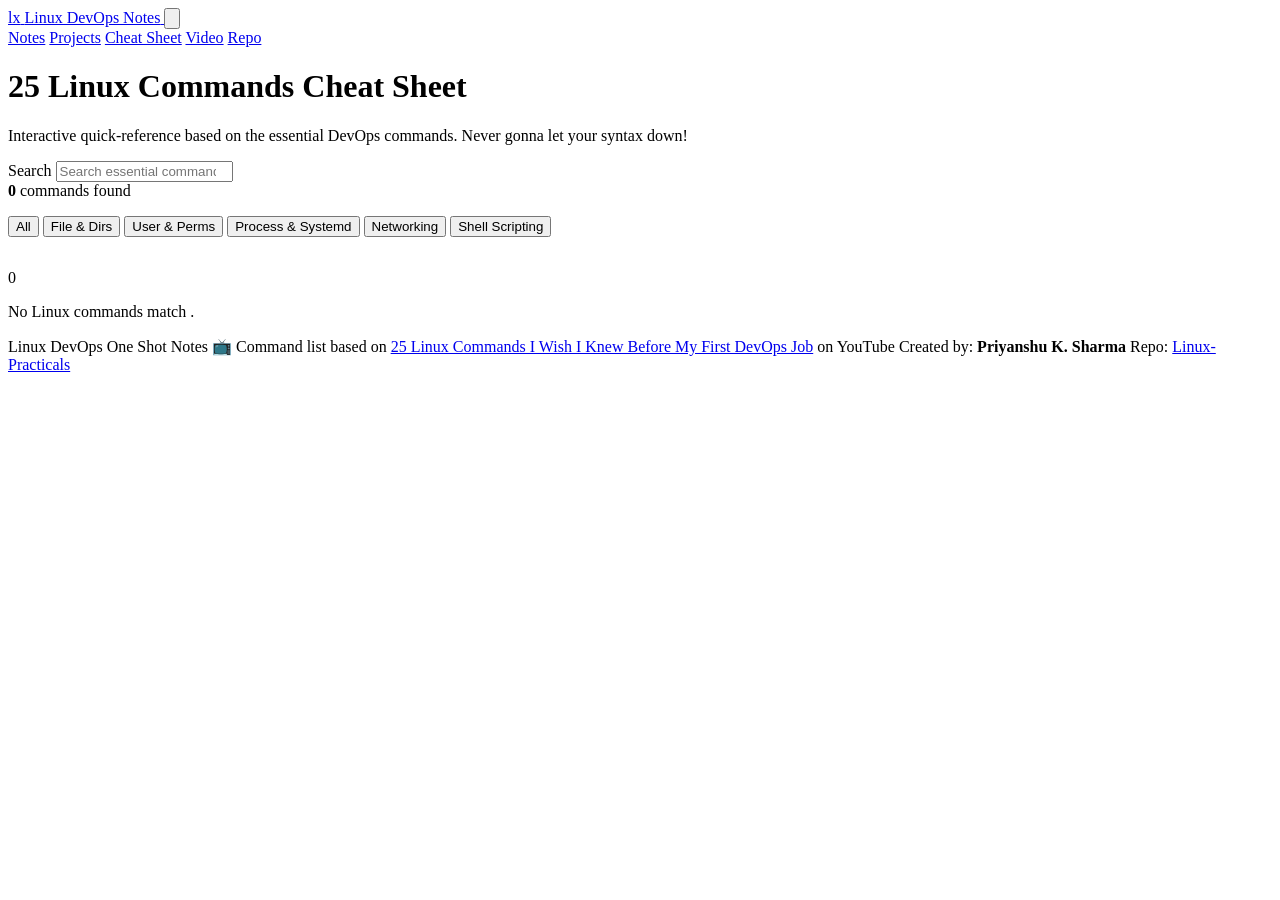
==== cheat-sheet.html @ 94e10671 "feat: initialize project with documentation pages, assets, and base CSS styles" ====
<!DOCTYPE html>
<html lang="en">
<head>
  <meta charset="UTF-8">
  <meta name="viewport" content="width=device-width, initial-scale=1.0">
  <title>DevOps Linux Cheat Sheet | Linux Notes</title>
  <meta name="description" content="Quick reference interactive cheat-sheet of essential DevOps Linux commands for systems administration, networking, process management, and permissions.">
  <link rel="preconnect" href="https://fonts.googleapis.com">
  <link rel="preconnect" href="https://fonts.gstatic.com" crossorigin>
  <link href="https://fonts.googleapis.com/css2?family=DM+Sans:wght@400;500;600;700&family=Space+Mono:wght@400;700&display=swap" rel="stylesheet">
  <link rel="icon" href="assets/favicon.svg" type="image/svg+xml">
  <link rel="stylesheet" href="assets/css/site.css">
</head>
<body>
  <header class="site-header">
    <a class="brand" href="index.html" aria-label="Linux Notes home">
      <span class="brand-mark">lx</span>
      <span>Linux DevOps Notes</span>
    </a>
    <button class="nav-toggle" id="navToggle" aria-label="Toggle navigation" aria-expanded="false" aria-controls="siteNav">
      <svg viewBox="0 0 18 18" aria-hidden="true">
        <line x1="1" y1="4" x2="17" y2="4"/>
        <line x1="1" y1="9" x2="17" y2="9"/>
        <line x1="1" y1="14" x2="17" y2="14"/>
      </svg>
    </button>
    <nav class="site-nav" id="siteNav" aria-label="Primary navigation">
      <a href="index.html">Notes</a>
      <a href="projects.html">Projects</a>
      <a class="active" href="cheat-sheet.html">Cheat Sheet</a>
      <a href="https://www.youtube.com/watch?v=e01GGTKmtpc" target="_blank" rel="noreferrer">Video</a>
      <a href="https://github.com/PriyanshuKSharma/Linux-Practicals" target="_blank" rel="noreferrer">Repo</a>
    </nav>
  </header>

  <main class="cheat-sheet-layout">
    <header class="cheat-sheet-header">
      <h1>25 Linux Commands Cheat Sheet</h1>
      <p>Interactive quick-reference based on the essential DevOps commands. Never gonna let your syntax down!</p>
    </header>

    <section class="toolbar" aria-label="Cheat Sheet search and filters" style="padding: 0 0 1rem 0;">
      <label class="search-box" for="cheatSearchInput">
        <span>Search</span>
        <input id="cheatSearchInput" type="search" placeholder="Search essential commands..." autocomplete="off">
      </label>
      <div class="visible-count"><strong id="cheatCount">0</strong> commands found</div>
    </section>

    <div class="filter-bar" id="cheatFilterBar" aria-label="Cheat sheet category filters" style="padding: 0 0 2rem 0;">
      <button class="filter-btn active" data-cat="all">All</button>
      <button class="filter-btn" data-cat="file-ops">File &amp; Dirs</button>
      <button class="filter-btn" data-cat="sys-admin">User &amp; Perms</button>
      <button class="filter-btn" data-cat="process">Process &amp; Systemd</button>
      <button class="filter-btn" data-cat="networking">Networking</button>
      <button class="filter-btn" data-cat="shell-utils">Shell Scripting</button>
    </div>

    <div id="cheatSheetCatalog">
      <!-- Dynamic interactive tables will be generated here by JavaScript -->
    </div>

    <div class="no-results" id="cheatNoResults">
      <div class="empty-mark">0</div>
      <p>No Linux commands match <strong id="cheatNoResultsQuery"></strong>.</p>
    </div>
  </main>

  <footer class="site-footer">
    <span>Linux DevOps One Shot Notes</span>
    <span class="footer-credit">📺 Command list based on <a href="https://www.youtube.com/watch?v=DQwUA1TC-s8" target="_blank" rel="noreferrer">25 Linux Commands I Wish I Knew Before My First DevOps Job</a> on YouTube</span>
    <span>Created by: <strong>Priyanshu K. Sharma</strong></span>
    <span>Repo: <a href="https://github.com/PriyanshuKSharma/Linux-Practicals" target="_blank" rel="noreferrer">Linux-Practicals</a></span>
  </footer>

  <script src="assets/js/cheat-sheet.js"></script>
  <script src="assets/js/nav-toggle.js"></script>
</body>
</html>
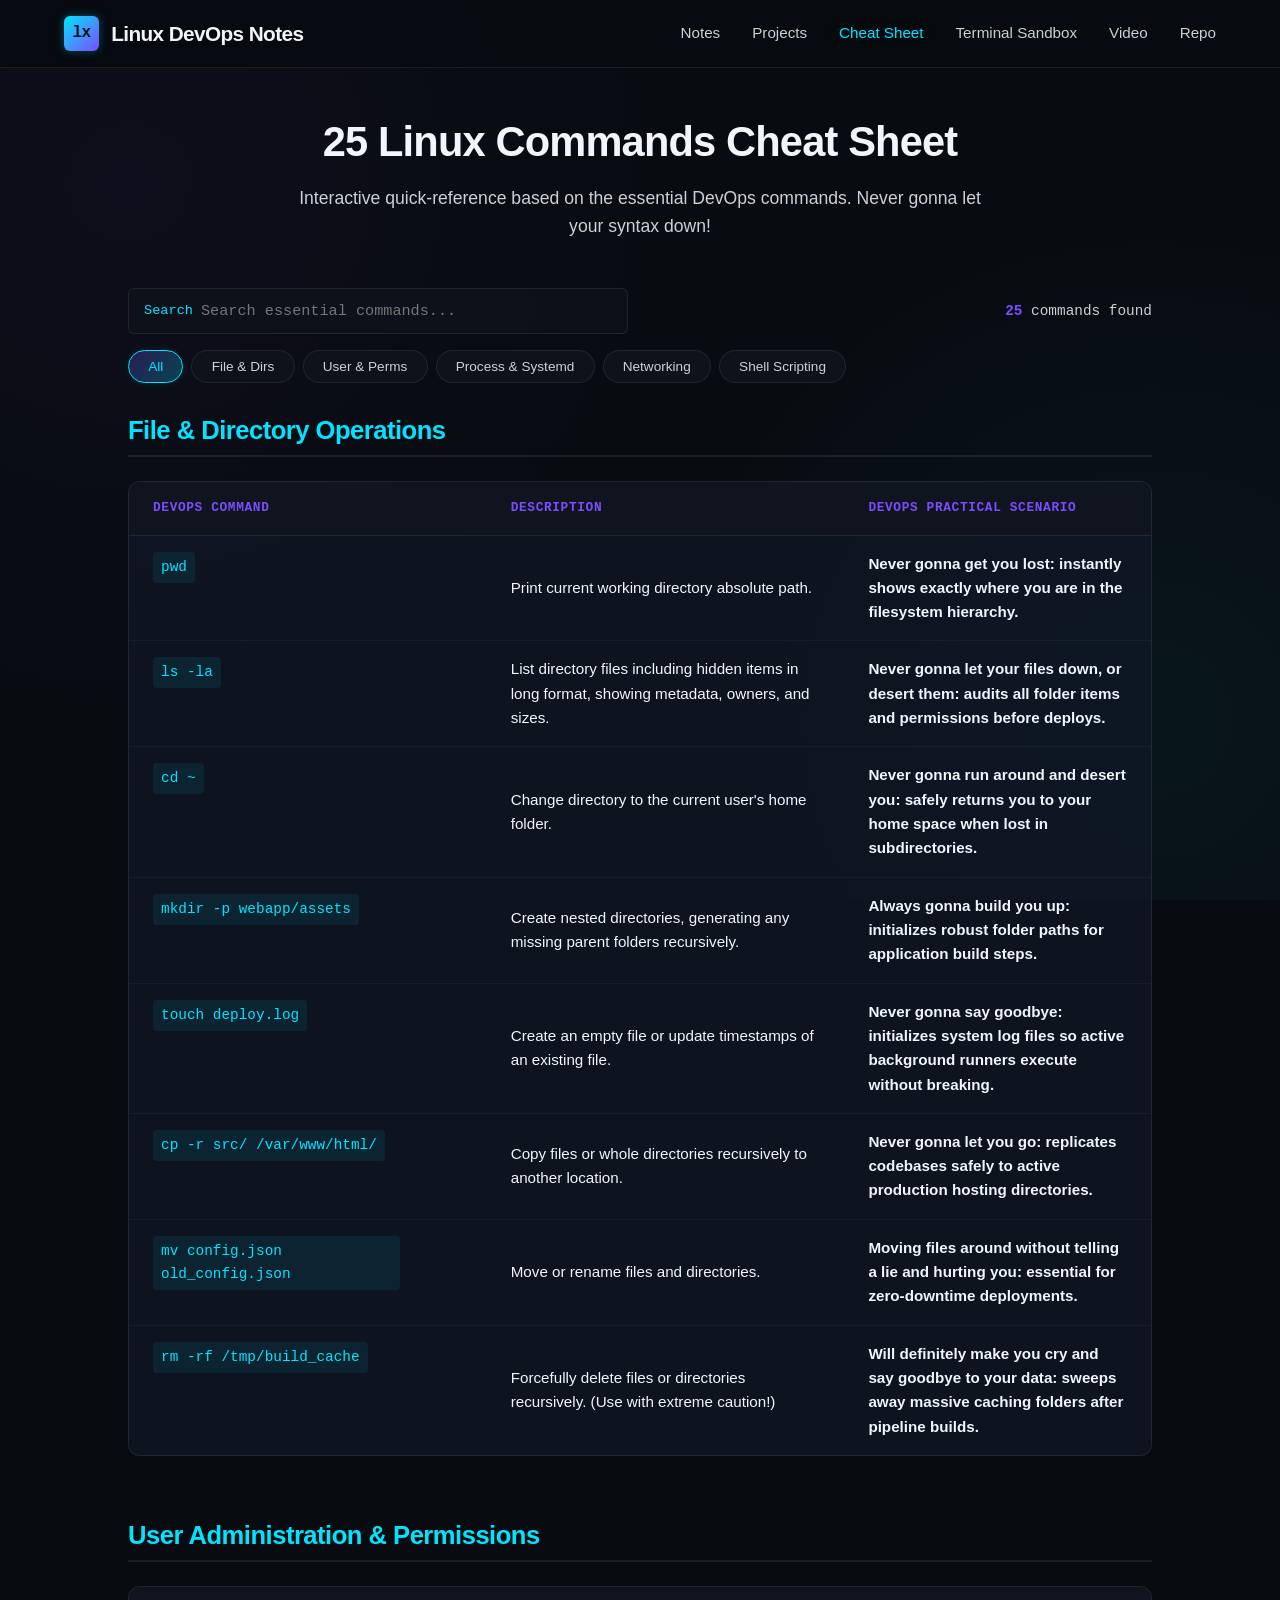
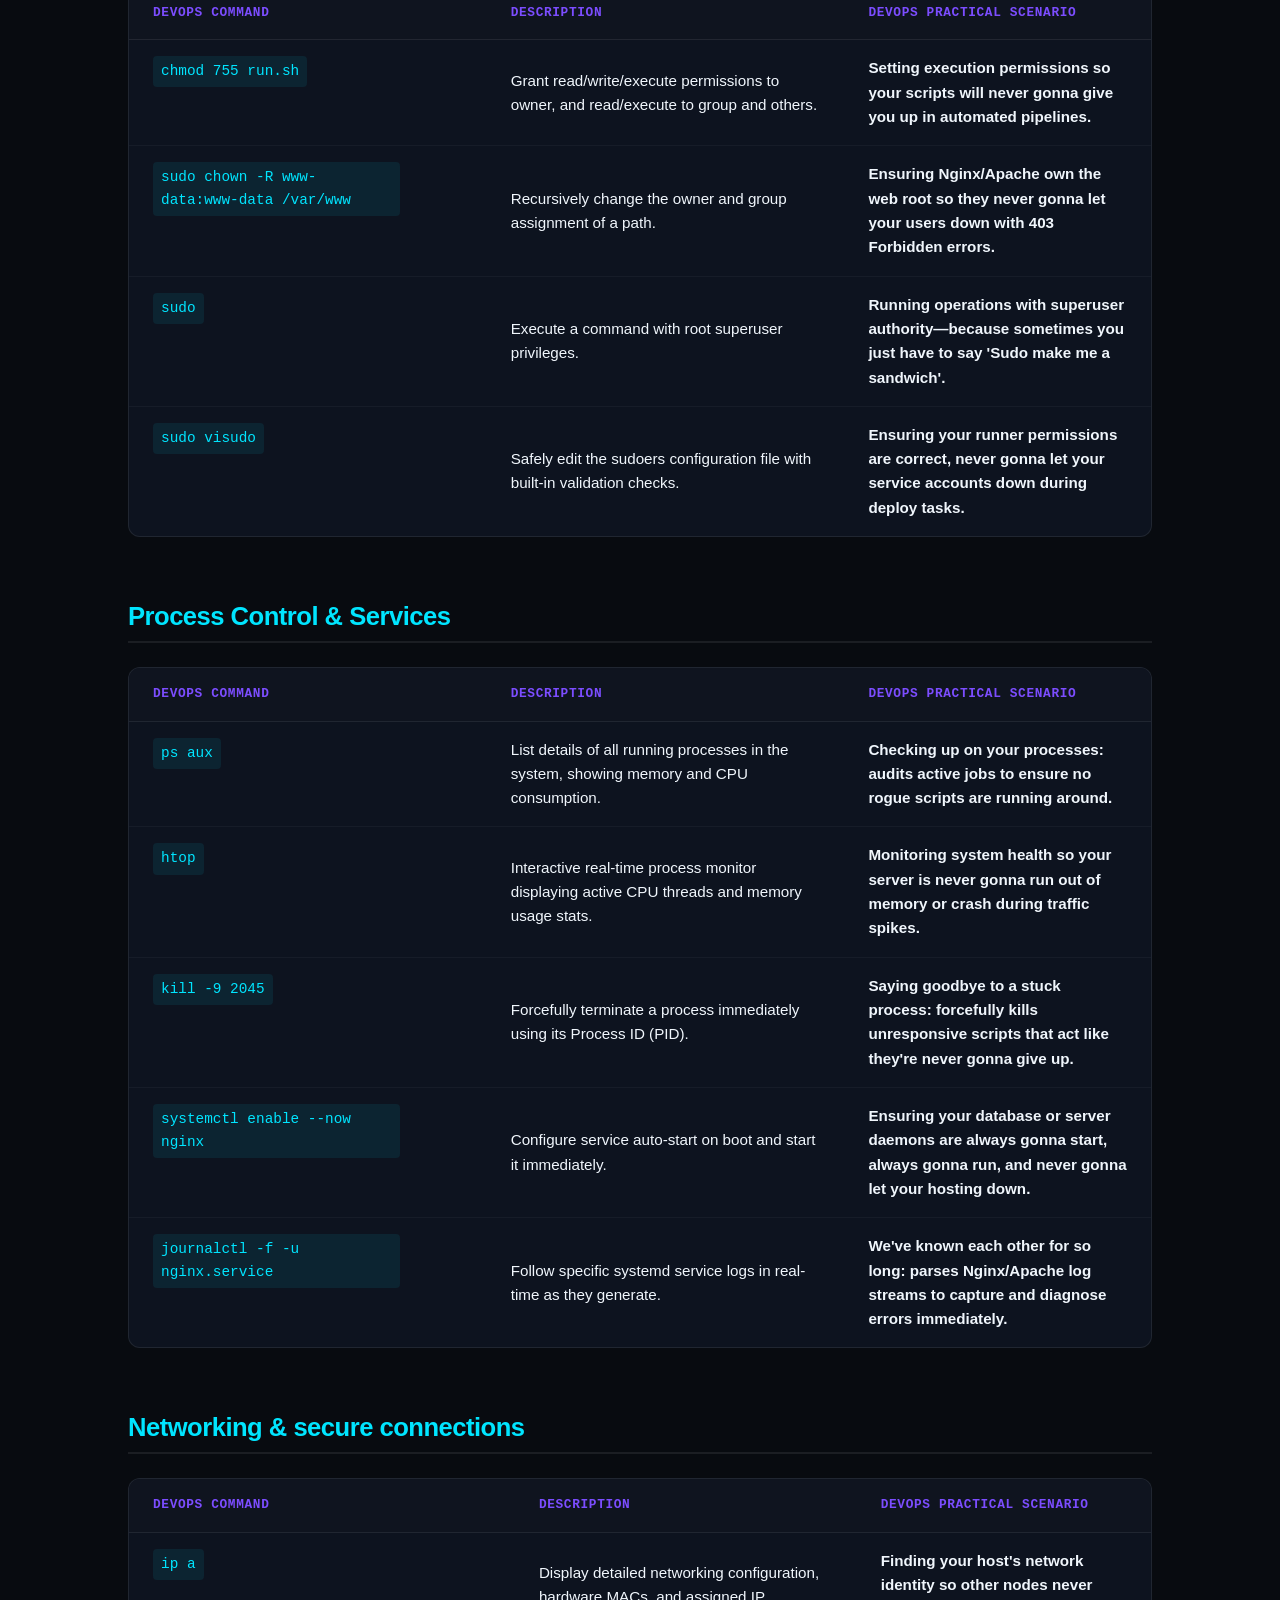
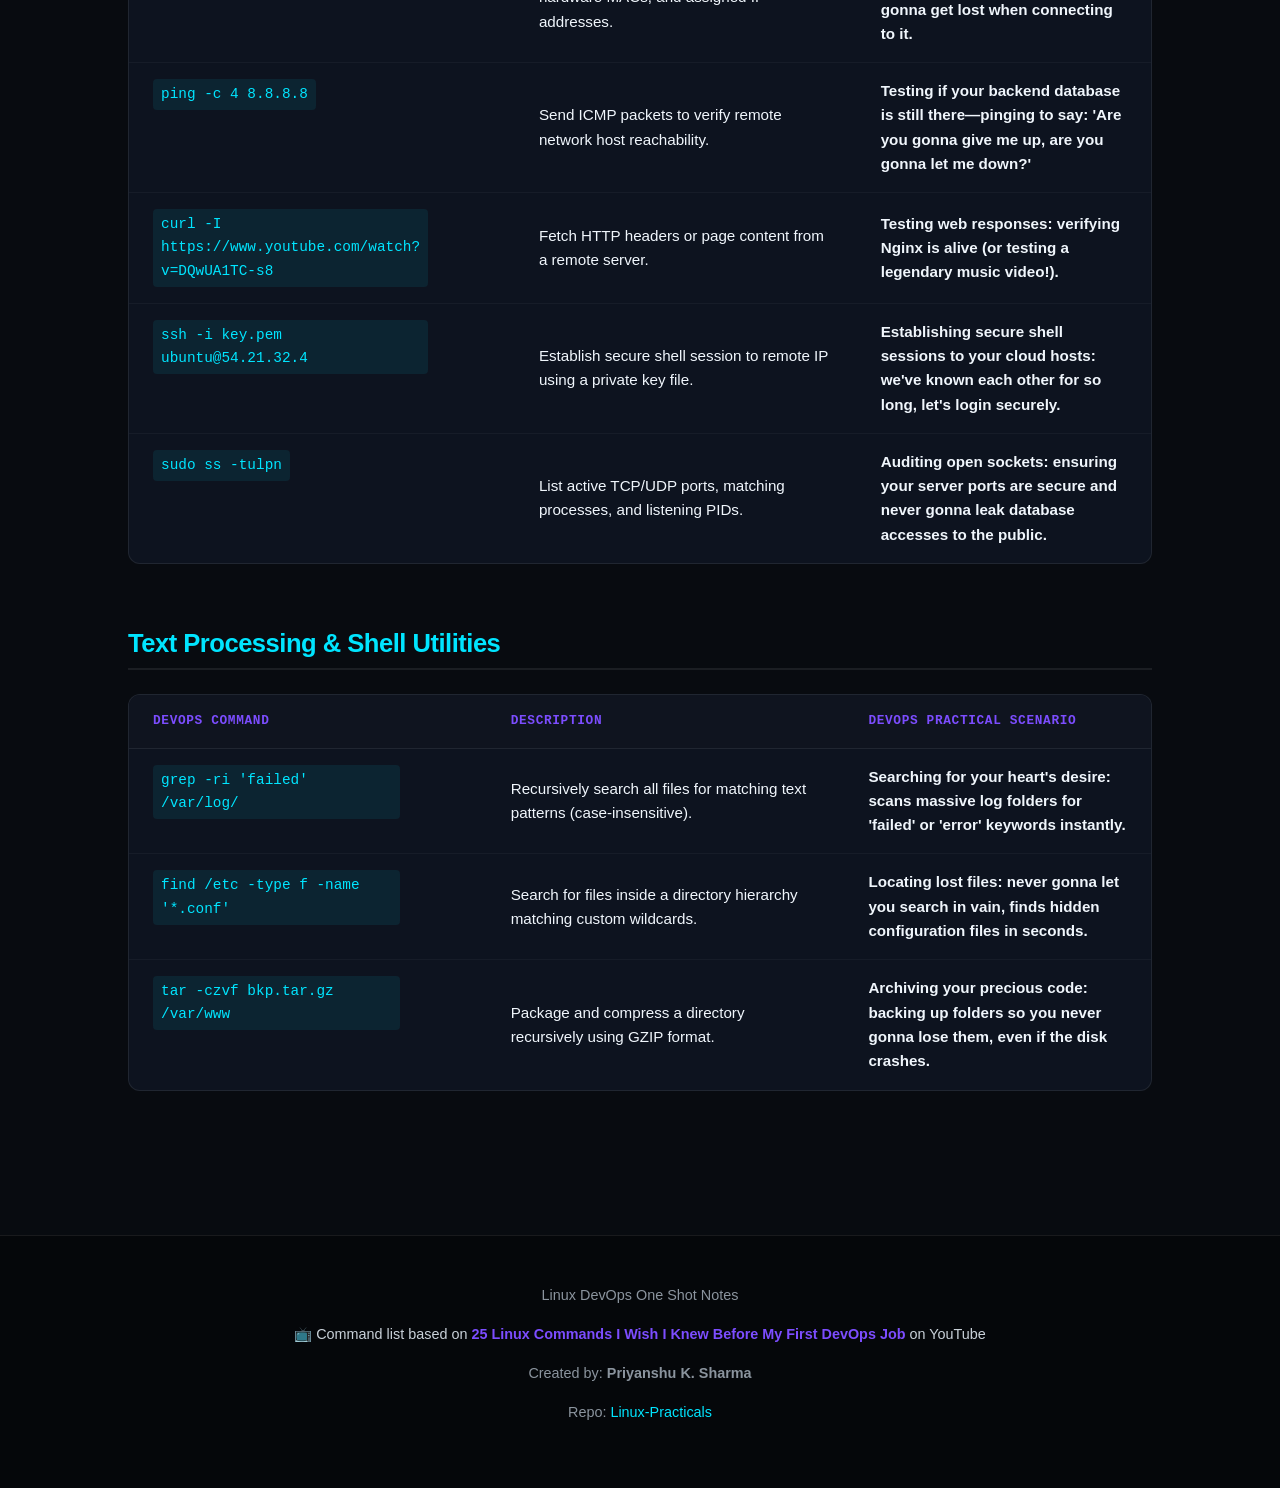
==== commit 99151409: "feat: add terminal maximization feature and support for auto-running project scripts via URL paramet" ====
--- a/cheat-sheet.html
+++ b/cheat-sheet.html
@@ -28,6 +28,7 @@
       <a href="index.html">Notes</a>
       <a href="projects.html">Projects</a>
       <a class="active" href="cheat-sheet.html">Cheat Sheet</a>
+      <a href="terminal.html">Terminal Sandbox</a>
       <a href="https://www.youtube.com/watch?v=e01GGTKmtpc" target="_blank" rel="noreferrer">Video</a>
       <a href="https://github.com/PriyanshuKSharma/Linux-Practicals" target="_blank" rel="noreferrer">Repo</a>
     </nav>
--- a/assets/css/site.css
+++ b/assets/css/site.css
@@ -0,0 +1,1673 @@
+/* ==========================================================================
+   LINUX FOR DEVOPS NOTES - SITE.CSS
+   Theme: Teal-Cyberpunk / Terminal High-Tech
+   ========================================================================== */
+
+:root {
+  --bg-primary: #080b10;
+  --bg-secondary: #0e131b;
+  --bg-card: rgba(17, 25, 40, 0.65);
+  --bg-input: rgba(14, 19, 27, 0.8);
+  
+  --border-color: rgba(255, 255, 255, 0.08);
+  --border-color-glow: rgba(0, 229, 255, 0.25);
+  
+  --accent-teal: #00e5ff;
+  --accent-teal-glow: rgba(0, 229, 255, 0.15);
+  --accent-teal-dark: #00a2b6;
+  
+  --accent-purple: #7c4dff;
+  --accent-purple-glow: rgba(124, 77, 255, 0.2);
+  --accent-purple-dark: #5c35c9;
+  
+  --accent-green: #39ff14;
+  --accent-orange: #ff9100;
+  --accent-pink: #ff007f;
+  --accent-blue: #2979ff;
+
+  --text-primary: #f0f6fc;
+  --text-secondary: #c9d1d9;
+  --text-muted: #8b949e;
+  --text-inverse: #0d1117;
+  
+  --font-sans: 'DM Sans', -apple-system, BlinkMacSystemFont, "Segoe UI", Roboto, sans-serif;
+  --font-mono: 'Space Mono', SFMono-Regular, Consolas, "Liberation Mono", monospace;
+  
+  --transition-smooth: all 0.3s cubic-bezier(0.25, 0.8, 0.25, 1);
+  --shadow-glow: 0 0 15px rgba(0, 229, 255, 0.15);
+  --shadow-card: 0 8px 32px 0 rgba(0, 0, 0, 0.37);
+  --radius-sm: 6px;
+  --radius-md: 12px;
+  --radius-lg: 20px;
+}
+
+/* ==========================================================================
+   Base & Resets
+   ========================================================================== */
+
+* {
+  box-sizing: border-box;
+  margin: 0;
+  padding: 0;
+}
+
+html, body {
+  min-height: 100vh;
+  background-color: var(--bg-primary);
+  background-image: 
+    radial-gradient(circle at 10% 20%, rgba(124, 77, 255, 0.05) 0%, transparent 40%),
+    radial-gradient(circle at 90% 80%, rgba(0, 229, 255, 0.05) 0%, transparent 40%);
+  background-attachment: fixed;
+  color: var(--text-primary);
+  font-family: var(--font-sans);
+  line-height: 1.6;
+  -webkit-font-smoothing: antialiased;
+  -moz-osx-font-smoothing: grayscale;
+}
+
+/* Custom Scrollbar */
+::-webkit-scrollbar {
+  width: 10px;
+  height: 10px;
+}
+::-webkit-scrollbar-track {
+  background: var(--bg-primary);
+}
+::-webkit-scrollbar-thumb {
+  background: var(--bg-secondary);
+  border: 2px solid var(--bg-primary);
+  border-radius: 5px;
+}
+::-webkit-scrollbar-thumb:hover {
+  background: var(--accent-teal-dark);
+}
+
+a {
+  color: var(--accent-teal);
+  text-decoration: none;
+  transition: var(--transition-smooth);
+}
+a:hover {
+  color: var(--text-primary);
+  text-shadow: 0 0 8px rgba(0, 229, 255, 0.5);
+}
+
+/* ==========================================================================
+   Typography
+   ========================================================================== */
+
+h1, h2, h3, h4, h5, h6 {
+  font-weight: 700;
+  letter-spacing: -0.02em;
+  line-height: 1.25;
+  color: var(--text-primary);
+}
+
+/* ==========================================================================
+   Header Component
+   ========================================================================== */
+
+.site-header {
+  position: sticky;
+  top: 0;
+  z-index: 100;
+  display: flex;
+  justify-content: space-between;
+  align-items: center;
+  padding: 1rem 5%;
+  background: rgba(8, 11, 16, 0.85);
+  backdrop-filter: blur(12px);
+  -webkit-backdrop-filter: blur(12px);
+  border-bottom: 1px solid var(--border-color);
+  transition: var(--transition-smooth);
+}
+
+.brand {
+  display: flex;
+  align-items: center;
+  gap: 0.75rem;
+  font-size: 1.3rem;
+  font-weight: 700;
+  letter-spacing: -0.03em;
+  color: var(--text-primary);
+}
+.brand-mark {
+  display: flex;
+  align-items: center;
+  justify-content: center;
+  width: 2.2rem;
+  height: 2.2rem;
+  border-radius: var(--radius-sm);
+  background: linear-gradient(135deg, var(--accent-teal), var(--accent-purple));
+  color: var(--text-inverse);
+  font-family: var(--font-mono);
+  font-size: 1rem;
+  font-weight: bold;
+  box-shadow: 0 0 10px rgba(0, 229, 255, 0.3);
+}
+
+.nav-toggle {
+  display: none;
+  background: none;
+  border: none;
+  cursor: pointer;
+  padding: 0.5rem;
+}
+.nav-toggle svg {
+  width: 24px;
+  height: 24px;
+  stroke: var(--text-primary);
+  stroke-width: 2;
+  stroke-linecap: round;
+}
+
+.site-nav {
+  display: flex;
+  align-items: center;
+  gap: 2rem;
+}
+.site-nav a {
+  font-size: 0.95rem;
+  font-weight: 500;
+  color: var(--text-secondary);
+}
+.site-nav a.active,
+.site-nav a:hover {
+  color: var(--accent-teal);
+  text-shadow: var(--shadow-glow);
+}
+
+/* ==========================================================================
+   Hero Section
+   ========================================================================== */
+
+.hero {
+  padding: 5rem 10% 4rem;
+  max-width: 1400px;
+  margin: 0 auto;
+}
+
+.hero-copy {
+  display: grid;
+  grid-template-columns: 1.2fr 0.8fr;
+  column-gap: 4rem;
+  row-gap: 1.5rem;
+  align-items: center;
+}
+
+.eyebrow {
+  grid-column: 1;
+  grid-row: 1;
+  font-family: var(--font-mono);
+  font-size: 0.85rem;
+  font-weight: bold;
+  letter-spacing: 0.05em;
+  text-transform: uppercase;
+  color: var(--accent-purple);
+  display: flex;
+  align-items: center;
+  gap: 0.5rem;
+}
+.eyebrow::before {
+  content: "";
+  display: inline-block;
+  width: 8px;
+  height: 8px;
+  border-radius: 50%;
+  background: var(--accent-purple);
+  box-shadow: 0 0 8px var(--accent-purple);
+}
+
+.hero h1 {
+  grid-column: 1;
+  grid-row: 2;
+  font-size: 3rem;
+  line-height: 1.15;
+  color: #ffffff;
+}
+
+.hero-sub {
+  grid-column: 1;
+  grid-row: 3;
+  font-size: 1.1rem;
+  color: var(--text-secondary);
+  max-width: 580px;
+}
+
+.hero-actions {
+  grid-column: 1;
+  grid-row: 4;
+  display: flex;
+  gap: 1rem;
+  margin-top: 0.5rem;
+}
+
+.btn {
+  display: inline-flex;
+  align-items: center;
+  justify-content: center;
+  padding: 0.8rem 1.6rem;
+  border-radius: var(--radius-sm);
+  font-size: 0.95rem;
+  font-weight: 600;
+  cursor: pointer;
+  transition: var(--transition-smooth);
+  background: var(--bg-secondary);
+  border: 1px solid var(--border-color);
+  color: var(--text-primary);
+}
+.btn:hover {
+  border-color: var(--accent-teal);
+  transform: translateY(-2px);
+  box-shadow: 0 5px 15px rgba(0, 0, 0, 0.3);
+}
+.btn.primary {
+  background: linear-gradient(135deg, var(--accent-teal), var(--accent-teal-dark));
+  color: var(--text-inverse);
+  border: none;
+  box-shadow: 0 0 15px rgba(0, 229, 255, 0.25);
+}
+.btn.primary:hover {
+  box-shadow: 0 0 25px rgba(0, 229, 255, 0.45);
+  transform: translateY(-2px);
+}
+
+.hero-stats {
+  grid-column: 1;
+  grid-row: 5;
+  display: flex;
+  gap: 3rem;
+  margin-top: 1.5rem;
+  padding-top: 2rem;
+  border-top: 1px solid var(--border-color);
+}
+.hero-stats div {
+  display: flex;
+  flex-direction: column;
+}
+.hero-stats strong {
+  font-size: 2.2rem;
+  font-weight: 700;
+  color: var(--accent-teal);
+  line-height: 1;
+}
+.hero-stats span {
+  font-size: 0.85rem;
+  font-family: var(--font-mono);
+  color: var(--text-muted);
+  text-transform: uppercase;
+  margin-top: 0.25rem;
+}
+
+.hero-illustration {
+  grid-column: 2;
+  grid-row: 1 / span 5;
+  display: flex;
+  justify-content: center;
+  align-items: center;
+  align-self: center;
+}
+.hero-illustration img {
+  max-width: 100%;
+  height: auto;
+  border-radius: var(--radius-lg);
+  filter: drop-shadow(0 0 20px rgba(0, 229, 255, 0.15));
+}
+
+/* ==========================================================================
+   Toolbar & Filters
+   ========================================================================== */
+
+.toolbar {
+  display: flex;
+  justify-content: space-between;
+  align-items: center;
+  gap: 2rem;
+  padding: 2rem 10% 1rem;
+  max-width: 1400px;
+  margin: 0 auto;
+}
+
+.search-box {
+  position: relative;
+  display: flex;
+  align-items: center;
+  flex: 1;
+  max-width: 500px;
+}
+.search-box span {
+  position: absolute;
+  left: 1rem;
+  font-family: var(--font-mono);
+  font-size: 0.85rem;
+  color: var(--accent-teal);
+  pointer-events: none;
+}
+.search-box input {
+  width: 100%;
+  padding: 0.8rem 1rem 0.8rem 4.5rem;
+  border-radius: var(--radius-sm);
+  background: var(--bg-input);
+  border: 1px solid var(--border-color);
+  color: var(--text-primary);
+  font-family: var(--font-mono);
+  font-size: 0.95rem;
+  outline: none;
+  transition: var(--transition-smooth);
+}
+.search-box input:focus {
+  border-color: var(--accent-teal);
+  box-shadow: 0 0 12px rgba(0, 229, 255, 0.15);
+}
+
+.visible-count {
+  font-size: 0.9rem;
+  color: var(--text-secondary);
+  font-family: var(--font-mono);
+}
+.visible-count strong {
+  color: var(--accent-purple);
+}
+
+.filter-bar {
+  display: flex;
+  flex-wrap: wrap;
+  gap: 0.5rem;
+  padding: 1rem 10% 2rem;
+  max-width: 1400px;
+  margin: 0 auto;
+}
+
+.filter-btn {
+  background: var(--bg-secondary);
+  border: 1px solid var(--border-color);
+  color: var(--text-secondary);
+  padding: 0.5rem 1.2rem;
+  border-radius: 30px;
+  font-size: 0.85rem;
+  font-weight: 500;
+  cursor: pointer;
+  transition: var(--transition-smooth);
+}
+.filter-btn:hover {
+  border-color: var(--accent-teal);
+  color: var(--text-primary);
+}
+.filter-btn.active {
+  background: linear-gradient(135deg, rgba(124, 77, 255, 0.25), rgba(0, 229, 255, 0.25));
+  border-color: var(--accent-teal);
+  color: var(--accent-teal);
+  box-shadow: 0 0 8px rgba(0, 229, 255, 0.1);
+}
+
+/* ==========================================================================
+   Catalog (Cards Grid)
+   ========================================================================== */
+
+.catalog {
+  display: grid;
+  grid-template-columns: repeat(auto-fill, minmax(340px, 1fr));
+  gap: 2rem;
+  padding: 0 10% 5rem;
+  max-width: 1400px;
+  margin: 0 auto;
+  min-height: 200px;
+}
+
+.note-card {
+  position: relative;
+  display: flex;
+  flex-direction: column;
+  background: var(--bg-card);
+  border: 1px solid var(--border-color);
+  border-radius: var(--radius-md);
+  padding: 2rem;
+  backdrop-filter: blur(16px);
+  -webkit-backdrop-filter: blur(16px);
+  transition: var(--transition-smooth);
+}
+.note-card::before {
+  content: "";
+  position: absolute;
+  top: 0;
+  left: 0;
+  width: 100%;
+  height: 4px;
+  border-top-left-radius: var(--radius-md);
+  border-top-right-radius: var(--radius-md);
+  background: transparent;
+  transition: var(--transition-smooth);
+}
+.note-card:hover {
+  transform: translateY(-5px);
+  border-color: var(--border-color-glow);
+  box-shadow: var(--shadow-card), 0 5px 15px rgba(0, 229, 255, 0.05);
+}
+
+/* Tracks Color Coding */
+.note-card[data-track="foundation"]::before { background: var(--accent-teal); }
+.note-card[data-track="system-admin"]::before { background: var(--accent-purple); }
+.note-card[data-track="networking"]::before { background: var(--accent-blue); }
+.note-card[data-track="process-management"]::before { background: var(--accent-orange); }
+.note-card[data-track="scripting-basics"]::before { background: var(--accent-pink); }
+.note-card[data-track="advanced-scripting"]::before { background: var(--accent-green); }
+
+.card-meta {
+  display: flex;
+  justify-content: space-between;
+  align-items: center;
+  margin-bottom: 1.25rem;
+}
+.card-track {
+  font-family: var(--font-mono);
+  font-size: 0.75rem;
+  font-weight: bold;
+  text-transform: uppercase;
+  letter-spacing: 0.05em;
+  padding: 0.25rem 0.6rem;
+  border-radius: 4px;
+  background: rgba(255, 255, 255, 0.05);
+}
+
+.note-card[data-track="foundation"] .card-track { color: var(--accent-teal); background: rgba(0, 229, 255, 0.1); }
+.note-card[data-track="system-admin"] .card-track { color: var(--accent-purple); background: rgba(124, 77, 255, 0.1); }
+.note-card[data-track="networking"] .card-track { color: var(--accent-blue); background: rgba(41, 121, 255, 0.1); }
+.note-card[data-track="process-management"] .card-track { color: var(--accent-orange); background: rgba(255, 145, 0, 0.1); }
+.note-card[data-track="scripting-basics"] .card-track { color: var(--accent-pink); background: rgba(255, 0, 127, 0.1); }
+.note-card[data-track="advanced-scripting"] .card-track { color: var(--accent-green); background: rgba(57, 255, 20, 0.1); }
+
+.card-read-time {
+  font-family: var(--font-mono);
+  font-size: 0.75rem;
+  color: var(--text-muted);
+}
+
+.note-card h3 {
+  font-size: 1.4rem;
+  margin-bottom: 0.75rem;
+  color: var(--text-primary);
+  line-height: 1.3;
+}
+.note-card p {
+  font-size: 0.95rem;
+  color: var(--text-secondary);
+  margin-bottom: 2rem;
+  flex-grow: 1;
+}
+
+.card-footer {
+  display: flex;
+  justify-content: space-between;
+  align-items: center;
+  margin-top: auto;
+}
+.card-num {
+  font-family: var(--font-mono);
+  font-size: 0.85rem;
+  color: var(--text-muted);
+}
+.card-link {
+  font-weight: 600;
+  font-size: 0.9rem;
+  display: flex;
+  align-items: center;
+  gap: 0.25rem;
+}
+.card-link::after {
+  content: "→";
+  transition: transform 0.2s ease;
+}
+.note-card:hover .card-link::after {
+  transform: translateX(4px);
+}
+
+/* ==========================================================================
+   No Results & Empty States
+   ========================================================================== */
+
+.no-results {
+  display: none;
+  flex-direction: column;
+  align-items: center;
+  justify-content: center;
+  text-align: center;
+  padding: 4rem 10%;
+  max-width: 600px;
+  margin: 0 auto;
+  gap: 1rem;
+}
+.no-results.visible {
+  display: flex;
+}
+.empty-mark {
+  font-family: var(--font-mono);
+  font-size: 5rem;
+  font-weight: 700;
+  line-height: 1;
+  color: var(--accent-purple);
+  opacity: 0.3;
+}
+.no-results p {
+  font-size: 1.1rem;
+  color: var(--text-secondary);
+}
+.no-results strong {
+  color: var(--accent-teal);
+  font-family: var(--font-mono);
+}
+
+/* ==========================================================================
+   Note Detail View Layout (`note.html`)
+   ========================================================================== */
+
+.note-view-container {
+  display: grid;
+  grid-template-columns: 320px 1fr;
+  max-width: 1600px;
+  margin: 0 auto;
+  padding: 2rem 5% 5rem;
+  gap: 3rem;
+}
+
+/* Sidebar Index */
+.note-sidebar {
+  position: sticky;
+  top: 6rem;
+  max-height: calc(100vh - 8rem);
+  overflow-y: auto;
+  padding-right: 1rem;
+  display: flex;
+  flex-direction: column;
+  gap: 2rem;
+  border-right: 1px solid var(--border-color);
+}
+.sidebar-track-group {
+  display: flex;
+  flex-direction: column;
+  gap: 0.5rem;
+}
+.sidebar-track-title {
+  font-family: var(--font-mono);
+  font-size: 0.75rem;
+  font-weight: bold;
+  text-transform: uppercase;
+  color: var(--text-muted);
+  letter-spacing: 0.05em;
+  margin-bottom: 0.25rem;
+}
+.sidebar-list {
+  display: flex;
+  flex-direction: column;
+  gap: 0.25rem;
+  list-style: none;
+}
+.sidebar-list a {
+  display: block;
+  font-size: 0.9rem;
+  padding: 0.4rem 0.8rem;
+  border-radius: var(--radius-sm);
+  color: var(--text-secondary);
+  transition: var(--transition-smooth);
+}
+.sidebar-list a:hover {
+  background: rgba(255, 255, 255, 0.03);
+  color: var(--accent-teal);
+}
+.sidebar-list li.active a {
+  background: rgba(0, 229, 255, 0.08);
+  border: 1px solid rgba(0, 229, 255, 0.15);
+  color: var(--accent-teal);
+  font-weight: 600;
+}
+
+/* Note Content Area */
+.note-content-wrapper {
+  max-width: 900px;
+}
+.breadcrumbs {
+  font-family: var(--font-mono);
+  font-size: 0.85rem;
+  color: var(--text-muted);
+  margin-bottom: 1.5rem;
+  display: flex;
+  align-items: center;
+  gap: 0.5rem;
+}
+.breadcrumbs span {
+  color: var(--text-secondary);
+}
+
+.note-header {
+  margin-bottom: 3rem;
+  border-bottom: 1px solid var(--border-color);
+  padding-bottom: 2rem;
+}
+.note-header-meta {
+  display: flex;
+  align-items: center;
+  gap: 1.5rem;
+  margin-bottom: 1rem;
+}
+.note-header h1 {
+  font-size: 2.8rem;
+  letter-spacing: -0.03em;
+  color: var(--text-light);
+  margin-bottom: 1rem;
+}
+.video-timestamp-btn {
+  display: inline-flex;
+  align-items: center;
+  gap: 0.5rem;
+  font-family: var(--font-mono);
+  font-size: 0.85rem;
+  font-weight: bold;
+  color: #ff0000;
+  background: rgba(255, 0, 0, 0.08);
+  border: 1px solid rgba(255, 0, 0, 0.2);
+  padding: 0.4rem 0.8rem;
+  border-radius: 4px;
+  transition: var(--transition-smooth);
+}
+.video-timestamp-btn:hover {
+  background: #ff0000;
+  color: #ffffff;
+  box-shadow: 0 0 10px rgba(255, 0, 0, 0.3);
+}
+.video-timestamp-btn svg {
+  fill: currentColor;
+  width: 14px;
+  height: 14px;
+}
+
+/* Tab Panels & Accordions */
+.content-section {
+  display: flex;
+  flex-direction: column;
+  gap: 2.5rem;
+}
+.concept-block h2 {
+  font-size: 1.6rem;
+  margin-bottom: 1rem;
+  color: var(--accent-teal);
+  border-left: 4px solid var(--accent-teal);
+  padding-left: 0.75rem;
+}
+.concept-block p {
+  color: var(--text-secondary);
+  font-size: 1.05rem;
+  margin-bottom: 1.5rem;
+}
+
+/* Callout Alerts */
+.callout {
+  border-radius: var(--radius-sm);
+  border-left: 4px solid;
+  padding: 1.25rem 1.5rem;
+  margin: 1.5rem 0;
+  background: var(--bg-secondary);
+}
+.callout.tip {
+  border-color: var(--accent-teal);
+  background: rgba(0, 229, 255, 0.03);
+}
+.callout.warning {
+  border-color: var(--accent-orange);
+  background: rgba(255, 145, 0, 0.03);
+}
+.callout-title {
+  font-family: var(--font-mono);
+  font-size: 0.85rem;
+  font-weight: bold;
+  text-transform: uppercase;
+  margin-bottom: 0.5rem;
+  letter-spacing: 0.05em;
+  display: flex;
+  align-items: center;
+  gap: 0.5rem;
+}
+.callout.tip .callout-title { color: var(--accent-teal); }
+.callout.warning .callout-title { color: var(--accent-orange); }
+
+/* Code terminal view */
+.terminal-block {
+  background: #05080c;
+  border: 1px solid var(--border-color);
+  border-radius: var(--radius-md);
+  margin: 1.5rem 0;
+  overflow: hidden;
+  box-shadow: 0 10px 30px rgba(0,0,0,0.4);
+}
+.terminal-header {
+  background: #0c1017;
+  padding: 0.75rem 1.25rem;
+  display: flex;
+  justify-content: space-between;
+  align-items: center;
+  border-bottom: 1px solid var(--border-color);
+}
+.terminal-dots {
+  display: flex;
+  gap: 0.35rem;
+}
+.terminal-dot {
+  width: 10px;
+  height: 10px;
+  border-radius: 50%;
+  background: rgba(255, 255, 255, 0.2);
+}
+.terminal-dot:nth-child(1) { background: #ff5f56; }
+.terminal-dot:nth-child(2) { background: #ffbd2e; }
+.terminal-dot:nth-child(3) { background: #27c93f; }
+.terminal-title {
+  font-family: var(--font-mono);
+  font-size: 0.8rem;
+  color: var(--text-muted);
+}
+.btn-copy {
+  background: transparent;
+  border: 1px solid var(--border-color);
+  color: var(--text-muted);
+  font-family: var(--font-mono);
+  font-size: 0.75rem;
+  padding: 0.25rem 0.5rem;
+  border-radius: 4px;
+  cursor: pointer;
+  transition: var(--transition-smooth);
+}
+.btn-copy:hover {
+  color: var(--accent-teal);
+  border-color: var(--accent-teal);
+}
+.terminal-content {
+  padding: 1.25rem;
+  overflow-x: auto;
+}
+.terminal-content pre {
+  margin: 0;
+}
+.terminal-content code {
+  font-family: var(--font-mono);
+  font-size: 0.92rem;
+  color: #a9b1d6;
+  white-space: pre;
+}
+
+/* Code tokens */
+.terminal-content .c-comment  { color: #565f89; font-style: italic; }
+.terminal-content .c-command  { color: #7cfc00; font-weight: bold; }
+.terminal-content .c-keyword  { color: #bb9af7; }
+.terminal-content .c-variable { color: #e0af68; }
+.terminal-content .c-string   { color: #9ece6a; }
+.terminal-content .c-prompt   { color: #00e5ff; font-weight: bold; user-select: none; }
+
+/* Note Pagination */
+.note-pagination {
+  display: flex;
+  justify-content: space-between;
+  gap: 2rem;
+  margin-top: 5rem;
+  padding-top: 2rem;
+  border-top: 1px solid var(--border-color);
+}
+.pag-btn {
+  display: flex;
+  flex-direction: column;
+  gap: 0.25rem;
+  flex: 1;
+  padding: 1.25rem;
+  background: var(--bg-card);
+  border: 1px solid var(--border-color);
+  border-radius: var(--radius-md);
+  transition: var(--transition-smooth);
+}
+.pag-btn:hover {
+  border-color: var(--accent-teal);
+  background: rgba(0, 229, 255, 0.02);
+  transform: translateY(-2px);
+}
+.pag-btn.next {
+  text-align: right;
+  align-items: flex-end;
+}
+.pag-label {
+  font-family: var(--font-mono);
+  font-size: 0.75rem;
+  color: var(--text-muted);
+  text-transform: uppercase;
+  letter-spacing: 0.05em;
+}
+.pag-title {
+  font-size: 1.1rem;
+  font-weight: 600;
+  color: var(--text-primary);
+}
+
+/* ==========================================================================
+   Cheat Sheet Page Layout (`cheat-sheet.html`)
+   ========================================================================== */
+
+.cheat-sheet-layout {
+  max-width: 1400px;
+  margin: 0 auto;
+  padding: 3rem 10% 5rem;
+}
+.cheat-sheet-header {
+  text-align: center;
+  max-width: 700px;
+  margin: 0 auto 3rem;
+}
+.cheat-sheet-header h1 {
+  font-size: 2.6rem;
+  margin-bottom: 1rem;
+}
+.cheat-sheet-header p {
+  font-size: 1.1rem;
+  color: var(--text-secondary);
+}
+
+.cheat-section {
+  margin-bottom: 4rem;
+}
+.cheat-section-title {
+  font-size: 1.6rem;
+  color: var(--accent-teal);
+  margin-bottom: 1.5rem;
+  border-bottom: 2px solid var(--border-color);
+  padding-bottom: 0.5rem;
+  display: flex;
+  align-items: center;
+  gap: 0.75rem;
+}
+
+.cheat-table-wrapper {
+  overflow-x: auto;
+  border-radius: var(--radius-md);
+  border: 1px solid var(--border-color);
+  background: var(--bg-card);
+}
+.cheat-table {
+  width: 100%;
+  border-collapse: collapse;
+  text-align: left;
+}
+.cheat-table th, 
+.cheat-table td {
+  padding: 1rem 1.5rem;
+  font-size: 0.95rem;
+}
+.cheat-table th {
+  background: #0f141f;
+  font-family: var(--font-mono);
+  font-size: 0.8rem;
+  color: var(--accent-purple);
+  text-transform: uppercase;
+  letter-spacing: 0.05em;
+  border-bottom: 1px solid var(--border-color);
+}
+.cheat-table tr {
+  border-bottom: 1px solid rgba(255, 255, 255, 0.04);
+}
+.cheat-table tr:last-child {
+  border-bottom: none;
+}
+.cheat-table td strong {
+  color: var(--text-light);
+}
+.cheat-table td code {
+  font-family: var(--font-mono);
+  color: var(--accent-teal);
+  background: rgba(0, 229, 255, 0.08);
+  padding: 0.25rem 0.5rem;
+  border-radius: 4px;
+  font-size: 0.9rem;
+}
+.cheat-table td.cmd-cell {
+  display: flex;
+  align-items: center;
+  justify-content: space-between;
+  gap: 1rem;
+}
+.cheat-table .btn-copy {
+  opacity: 0;
+  transition: var(--transition-smooth);
+}
+.cheat-table tr:hover .btn-copy {
+  opacity: 1;
+}
+
+/* ==========================================================================
+   Projects Page Layout (`projects.html`)
+   ========================================================================== */
+
+.projects-layout {
+  max-width: 1200px;
+  margin: 0 auto;
+  padding: 3rem 10% 5rem;
+}
+.projects-header {
+  text-align: center;
+  max-width: 700px;
+  margin: 0 auto 4rem;
+}
+.projects-header h1 {
+  font-size: 2.6rem;
+  margin-bottom: 1rem;
+}
+.projects-header p {
+  font-size: 1.1rem;
+  color: var(--text-secondary);
+}
+
+.projects-list {
+  display: flex;
+  flex-direction: column;
+  gap: 4rem;
+}
+.project-item {
+  display: grid;
+  grid-template-columns: 1fr;
+  background: var(--bg-card);
+  border: 1px solid var(--border-color);
+  border-radius: var(--radius-lg);
+  padding: 3rem;
+  gap: 2rem;
+  backdrop-filter: blur(16px);
+  -webkit-backdrop-filter: blur(16px);
+}
+.project-details {
+  display: flex;
+  flex-direction: column;
+  gap: 1.25rem;
+}
+.project-num {
+  font-family: var(--font-mono);
+  font-size: 0.85rem;
+  color: var(--accent-teal);
+  text-transform: uppercase;
+  font-weight: bold;
+}
+.project-details h2 {
+  font-size: 2rem;
+  color: var(--text-light);
+}
+.project-details p {
+  font-size: 1.05rem;
+  color: var(--text-secondary);
+}
+.project-steps {
+  list-style: none;
+  display: flex;
+  flex-direction: column;
+  gap: 0.75rem;
+  margin: 0.5rem 0 1.5rem;
+}
+.project-steps li {
+  display: flex;
+  align-items: flex-start;
+  gap: 0.75rem;
+  font-size: 0.95rem;
+  color: var(--text-secondary);
+}
+.project-steps li::before {
+  content: "✔";
+  color: var(--accent-green);
+  font-weight: bold;
+}
+.project-actions {
+  display: flex;
+  gap: 1rem;
+}
+
+/* ==========================================================================
+   Footer Component
+   ========================================================================== */
+
+.site-footer {
+  display: flex;
+  flex-direction: column;
+  align-items: center;
+  justify-content: center;
+  gap: 1rem;
+  padding: 3rem 10% 4rem;
+  border-top: 1px solid var(--border-color);
+  background: #05070a;
+  text-align: center;
+  font-size: 0.9rem;
+  color: var(--text-muted);
+}
+.site-footer span {
+  display: block;
+}
+.footer-credit {
+  color: var(--text-secondary);
+}
+.footer-credit a {
+  color: var(--accent-purple);
+  font-weight: 600;
+}
+
+/* ==========================================================================
+   Responsive Breakpoints
+   ========================================================================== */
+
+@media (max-width: 1024px) {
+  .hero {
+    padding: 3rem 5% 4rem;
+    text-align: center;
+  }
+  .hero-copy {
+    display: flex;
+    flex-direction: column;
+    align-items: center;
+    gap: 1.5rem;
+  }
+  .eyebrow, .hero h1, .hero-sub, .hero-actions, .hero-stats, .hero-illustration {
+    grid-column: auto;
+    grid-row: auto;
+  }
+  .hero-stats {
+    justify-content: center;
+    width: 100%;
+  }
+  .hero-sub {
+    margin: 0 auto;
+  }
+  .hero-illustration {
+    max-width: 320px;
+    margin: 0.5rem auto;
+  }
+  
+  .note-view-container {
+    grid-template-columns: 1fr;
+    gap: 2rem;
+  }
+  .note-sidebar {
+    display: none; /* Hide sidebar index on tablets/mobile, can use index page for navigation */
+  }
+  .note-header h1 {
+    font-size: 2.2rem;
+  }
+}
+
+@media (max-width: 768px) {
+  .site-header {
+    padding: 1rem 1.5rem;
+  }
+  .nav-toggle {
+    display: block;
+  }
+  .site-nav {
+    position: absolute;
+    top: 100%;
+    left: 0;
+    width: 100%;
+    background: #080b10;
+    flex-direction: column;
+    padding: 1.5rem 0;
+    gap: 1.25rem;
+    border-bottom: 1px solid var(--border-color);
+    transform: translateY(-10px);
+    opacity: 0;
+    pointer-events: none;
+    transition: var(--transition-smooth);
+  }
+  .site-nav.open {
+    transform: translateY(0);
+    opacity: 1;
+    pointer-events: auto;
+  }
+  
+  .hero h1 {
+    font-size: 2.6rem;
+  }
+  .eyebrow {
+    font-size: 0.95rem;
+  }
+  .hero-stats {
+    gap: 1.5rem;
+  }
+  .hero-stats strong {
+    font-size: 1.8rem;
+  }
+  .hero-illustration {
+    max-width: 220px;
+  }
+  
+  .toolbar {
+    flex-direction: column;
+    align-items: stretch;
+    gap: 1rem;
+    padding: 1.5rem 1.5rem 0.5rem;
+  }
+  .filter-bar {
+    padding: 0.5rem 1.5rem 1.5rem;
+  }
+  .catalog {
+    padding: 0 1.5rem 4rem;
+    grid-template-columns: 1fr;
+  }
+  
+  .note-view-container {
+    padding: 1.5rem 1.5rem 4rem;
+  }
+  .note-header-meta {
+    flex-direction: column;
+    align-items: flex-start;
+    gap: 0.5rem;
+  }
+  
+  .cheat-sheet-layout {
+    padding: 2rem 1.5rem 4rem;
+  }
+  .projects-layout {
+    padding: 2rem 1.5rem 4rem;
+  }
+  .project-item {
+    padding: 1.5rem;
+  }
+  .project-details h2 {
+    font-size: 1.6rem;
+  }
+  
+  .note-pagination {
+    flex-direction: column;
+    gap: 1rem;
+  }
+}
+
+/* ==========================================================================
+   Terminal Playground Styles
+   ========================================================================== */
+
+.playground-layout {
+  padding: 3rem 10% 4rem;
+  max-width: 1400px;
+  margin: 0 auto;
+}
+
+.playground-header {
+  text-align: center;
+  margin-bottom: 3rem;
+  display: flex;
+  flex-direction: column;
+  align-items: center;
+  gap: 1rem;
+}
+
+.playground-sub {
+  font-size: 1.1rem;
+  color: var(--text-secondary);
+  max-width: 700px;
+  margin: 0 auto;
+}
+
+.playground-grid {
+  display: grid;
+  grid-template-columns: 1.2fr 0.8fr;
+  gap: 2.5rem;
+  align-items: start;
+  transition: grid-template-columns 0.3s ease;
+}
+
+.playground-grid.maximized {
+  grid-template-columns: 1fr;
+}
+
+.playground-grid.maximized .control-column {
+  display: none;
+}
+
+.playground-grid.maximized .terminal-output {
+  height: 580px;
+}
+
+/* Left Column: Terminal */
+.terminal-column {
+  display: flex;
+  flex-direction: column;
+  gap: 1rem;
+}
+
+.terminal-window {
+  background: #080c10;
+  border: 1px solid var(--border-color);
+  border-radius: var(--radius-md);
+  box-shadow: 0 20px 40px rgba(0, 0, 0, 0.4);
+  overflow: hidden;
+  transition: var(--transition-smooth);
+}
+.terminal-window:focus-within {
+  border-color: var(--accent-teal);
+  box-shadow: 0 0 20px rgba(0, 229, 255, 0.15);
+}
+
+.terminal-header {
+  background: #0d121a;
+  border-bottom: 1px solid var(--border-color);
+  padding: 0.75rem 1.25rem;
+  display: flex;
+  align-items: center;
+  position: relative;
+}
+
+.terminal-dots {
+  display: flex;
+  gap: 0.5rem;
+}
+.terminal-dots .dot {
+  width: 12px;
+  height: 12px;
+  border-radius: 50%;
+  display: inline-block;
+}
+.terminal-dots .dot.red { background: #ff5f56; }
+.terminal-dots .dot.yellow { background: #ffbd2e; }
+.terminal-dots .dot.green { background: #27c93f; }
+
+.terminal-title {
+  font-family: var(--font-mono);
+  font-size: 0.85rem;
+  color: var(--text-muted);
+  position: absolute;
+  left: 50%;
+  transform: translateX(-50%);
+  white-space: nowrap;
+}
+
+.terminal-maximize-btn {
+  margin-left: auto;
+  margin-right: 0.75rem;
+  background: transparent;
+  border: none;
+  color: var(--text-muted);
+  cursor: pointer;
+  padding: 0.25rem;
+  display: flex;
+  align-items: center;
+  justify-content: center;
+  border-radius: var(--radius-sm);
+  transition: var(--transition-smooth);
+}
+.terminal-maximize-btn:hover {
+  color: var(--accent-teal);
+  background: rgba(0, 229, 255, 0.05);
+}
+.terminal-maximize-btn svg {
+  width: 15px;
+  height: 15px;
+  transition: transform 0.3s ease;
+}
+.terminal-maximize-btn.active svg {
+  transform: scale(0.9) rotate(180deg);
+  color: var(--accent-teal);
+}
+
+.terminal-tab {
+  font-family: var(--font-mono);
+  font-size: 0.8rem;
+  color: var(--accent-teal);
+  background: rgba(0, 229, 255, 0.08);
+  padding: 0.15rem 0.6rem;
+  border-radius: var(--radius-sm);
+  border: 1px solid rgba(0, 229, 255, 0.2);
+}
+
+.terminal-output {
+  height: 440px;
+  overflow-y: auto;
+  padding: 1.5rem;
+  font-family: var(--font-mono);
+  font-size: 0.95rem;
+  line-height: 1.6;
+  color: #d1d5db;
+  display: flex;
+  flex-direction: column;
+  gap: 0.5rem;
+}
+
+.terminal-line {
+  word-break: break-all;
+  white-space: pre-wrap;
+}
+.terminal-line.input-line {
+  color: var(--text-primary);
+}
+
+.terminal-input-row {
+  display: flex;
+  align-items: center;
+  padding: 0 1.5rem 1.5rem;
+  font-family: var(--font-mono);
+  font-size: 0.95rem;
+  gap: 0.5rem;
+}
+
+.terminal-prompt {
+  white-space: nowrap;
+}
+.prompt-user {
+  color: #58a6ff;
+  font-weight: bold;
+}
+.prompt-dir {
+  color: #ff7b72;
+  font-weight: bold;
+}
+
+.terminal-input {
+  background: transparent !important;
+  border: none !important;
+  outline: none !important;
+  color: #ffffff;
+  font-family: var(--font-mono) !important;
+  font-size: 0.95rem !important;
+  padding: 0 !important;
+  margin: 0 !important;
+  flex: 1;
+}
+
+.terminal-caret {
+  width: 8px;
+  height: 15px;
+  background: var(--accent-teal);
+  display: inline-block;
+  animation: terminal-blink 1s step-end infinite;
+  margin-left: -2px;
+}
+
+@keyframes terminal-blink {
+  from, to { background: transparent; }
+  50% { background: var(--accent-teal); }
+}
+
+.terminal-hint-bar {
+  text-align: center;
+  font-size: 0.85rem;
+  color: var(--text-muted);
+  margin-top: -0.25rem;
+}
+
+.terminal-stats-bar {
+  margin-top: 1.5rem;
+  justify-content: space-around;
+  border-top: none;
+  background: rgba(255, 255, 255, 0.02);
+  border: 1px solid var(--border-color);
+  border-radius: var(--radius-md);
+  padding: 1.5rem;
+}
+
+/* Right Column: Challenges & Visual VFS */
+.control-column {
+  background: rgba(255, 255, 255, 0.02);
+  border: 1px solid var(--border-color);
+  border-radius: var(--radius-md);
+  overflow: hidden;
+  backdrop-filter: blur(16px);
+  -webkit-backdrop-filter: blur(16px);
+}
+
+.sidebar-tabs {
+  display: flex;
+  background: #0d121a;
+  border-bottom: 1px solid var(--border-color);
+}
+
+.tab-btn {
+  flex: 1;
+  background: transparent;
+  border: none;
+  border-bottom: 2px solid transparent;
+  color: var(--text-muted);
+  font-size: 0.95rem;
+  font-weight: 600;
+  padding: 1rem;
+  cursor: pointer;
+  transition: var(--transition-smooth);
+}
+.tab-btn:hover {
+  color: var(--text-primary);
+  background: rgba(255, 255, 255, 0.01);
+}
+.tab-btn.active {
+  color: var(--accent-teal);
+  border-bottom-color: var(--accent-teal);
+  background: rgba(0, 229, 255, 0.03);
+}
+
+.tab-panel {
+  display: none;
+  padding: 1.5rem;
+}
+.tab-panel.active {
+  display: block;
+}
+
+.challenges-list {
+  max-height: 480px;
+  overflow-y: auto;
+  display: flex;
+  flex-direction: column;
+  gap: 1.25rem;
+  padding-right: 0.25rem;
+}
+
+.challenge-item {
+  border: 1px solid var(--border-color);
+  border-radius: var(--radius-sm);
+  padding: 1.25rem;
+  background: rgba(255, 255, 255, 0.01);
+  transition: var(--transition-smooth);
+}
+
+.challenge-item.locked {
+  opacity: 0.45;
+  pointer-events: none;
+  border-style: dashed;
+}
+
+.challenge-item.active {
+  border-color: var(--accent-teal);
+  background: rgba(0, 229, 255, 0.02);
+  box-shadow: 0 0 15px rgba(0, 229, 255, 0.08);
+}
+
+.challenge-item.completed {
+  border-color: rgba(46, 160, 67, 0.4);
+  background: rgba(46, 160, 67, 0.02);
+}
+
+.challenge-item.victory {
+  border-color: var(--accent-purple);
+  background: rgba(124, 77, 255, 0.04);
+  box-shadow: 0 0 20px rgba(124, 77, 255, 0.15);
+}
+
+.challenge-header {
+  display: flex;
+  justify-content: space-between;
+  align-items: center;
+  margin-bottom: 0.75rem;
+}
+
+.challenge-badge {
+  font-family: var(--font-mono);
+  font-size: 0.75rem;
+  font-weight: bold;
+  text-transform: uppercase;
+  color: var(--text-muted);
+  background: rgba(255, 255, 255, 0.05);
+  padding: 0.15rem 0.5rem;
+  border-radius: var(--radius-sm);
+}
+
+.challenge-item.active .challenge-badge {
+  color: var(--accent-teal);
+  background: rgba(0, 229, 255, 0.1);
+}
+
+.challenge-item.completed .challenge-badge {
+  color: #2ea043;
+  background: rgba(46, 160, 67, 0.1);
+}
+
+.challenge-status {
+  font-weight: bold;
+}
+.challenge-item.completed .challenge-status {
+  color: #2ea043;
+}
+.challenge-item.active .challenge-status {
+  color: var(--accent-teal);
+  animation: pulse 2s infinite;
+}
+
+@keyframes pulse {
+  0%, 100% { opacity: 0.5; }
+  50% { opacity: 1; }
+}
+
+.challenge-title {
+  font-size: 1.15rem;
+  font-weight: 700;
+  margin-bottom: 0.5rem;
+}
+.challenge-item.completed .challenge-title {
+  text-decoration: line-through;
+  color: var(--text-muted);
+}
+
+.challenge-desc {
+  font-size: 0.9rem;
+  line-height: 1.5;
+  color: var(--text-secondary);
+}
+
+.challenge-guide {
+  margin-top: 1rem;
+  border-top: 1px solid var(--border-color);
+  padding-top: 1rem;
+}
+
+.challenge-guide strong {
+  display: block;
+  font-size: 0.85rem;
+  margin-bottom: 0.5rem;
+  color: var(--text-primary);
+}
+
+.challenge-guide ul {
+  padding-left: 1.25rem;
+  margin-bottom: 1rem;
+  font-size: 0.85rem;
+  color: var(--text-secondary);
+}
+
+.challenge-guide li {
+  margin-bottom: 0.4rem;
+}
+
+.challenge-hint {
+  font-size: 0.8rem;
+  color: var(--accent-purple);
+  background: rgba(124, 77, 255, 0.06);
+  border: 1px solid rgba(124, 77, 255, 0.15);
+  border-radius: var(--radius-sm);
+  padding: 0.5rem 0.75rem;
+}
+
+/* VFS List Sizing */
+.vfs-card {
+  display: flex;
+  flex-direction: column;
+  gap: 1rem;
+}
+
+.vfs-header {
+  display: flex;
+  justify-content: space-between;
+  align-items: center;
+  font-size: 0.9rem;
+  font-weight: bold;
+  border-bottom: 1px solid var(--border-color);
+  padding-bottom: 0.5rem;
+}
+.vfs-muted {
+  font-size: 0.75rem;
+  color: var(--text-muted);
+  font-weight: normal;
+}
+
+.vfs-list {
+  max-height: 480px;
+  overflow-y: auto;
+  display: flex;
+  flex-direction: column;
+  gap: 0.4rem;
+}
+
+.vfs-node-line {
+  display: flex;
+  align-items: center;
+  font-family: var(--font-mono);
+  font-size: 0.85rem;
+  padding: 0.4rem 0.75rem;
+  border-radius: var(--radius-sm);
+  cursor: pointer;
+  transition: var(--transition-smooth);
+}
+.vfs-node-line:hover {
+  background: rgba(255, 255, 255, 0.03);
+}
+
+.vfs-node-perms {
+  color: var(--accent-purple);
+  margin-right: 0.75rem;
+  opacity: 0.8;
+}
+
+.vfs-node-owner {
+  color: var(--text-muted);
+  margin-right: 0.75rem;
+  font-size: 0.8rem;
+}
+
+.vfs-node-name {
+  color: var(--text-primary);
+}
+.vfs-dir .vfs-node-name {
+  color: #58a6ff;
+  font-weight: bold;
+}
+.vfs-file .vfs-node-name {
+  color: #c9d1d9;
+}
+
+/* Utility colored console outputs */
+.highlight-green { color: #2ea043; }
+.highlight-blue { color: #58a6ff; }
+.highlight-purple { color: #bb9af7; }
+.font-bold { font-weight: bold; }
+.text-shadow-glow { text-shadow: var(--shadow-glow); }
+.text-center { text-align: center; }
+
+.terminal-msg-muted { color: var(--text-muted); }
+.terminal-msg-error { color: #ff7b72; }
+
+/* Responsive adjustments for Playground */
+@media (max-width: 1024px) {
+  .playground-layout {
+    padding: 2rem 5% 4rem;
+  }
+  .playground-grid {
+    grid-template-columns: 1fr;
+    gap: 2rem;
+  }
+  .terminal-output {
+    height: 320px;
+  }
+  .challenges-list, .vfs-list {
+    max-height: none;
+  }
+}
+
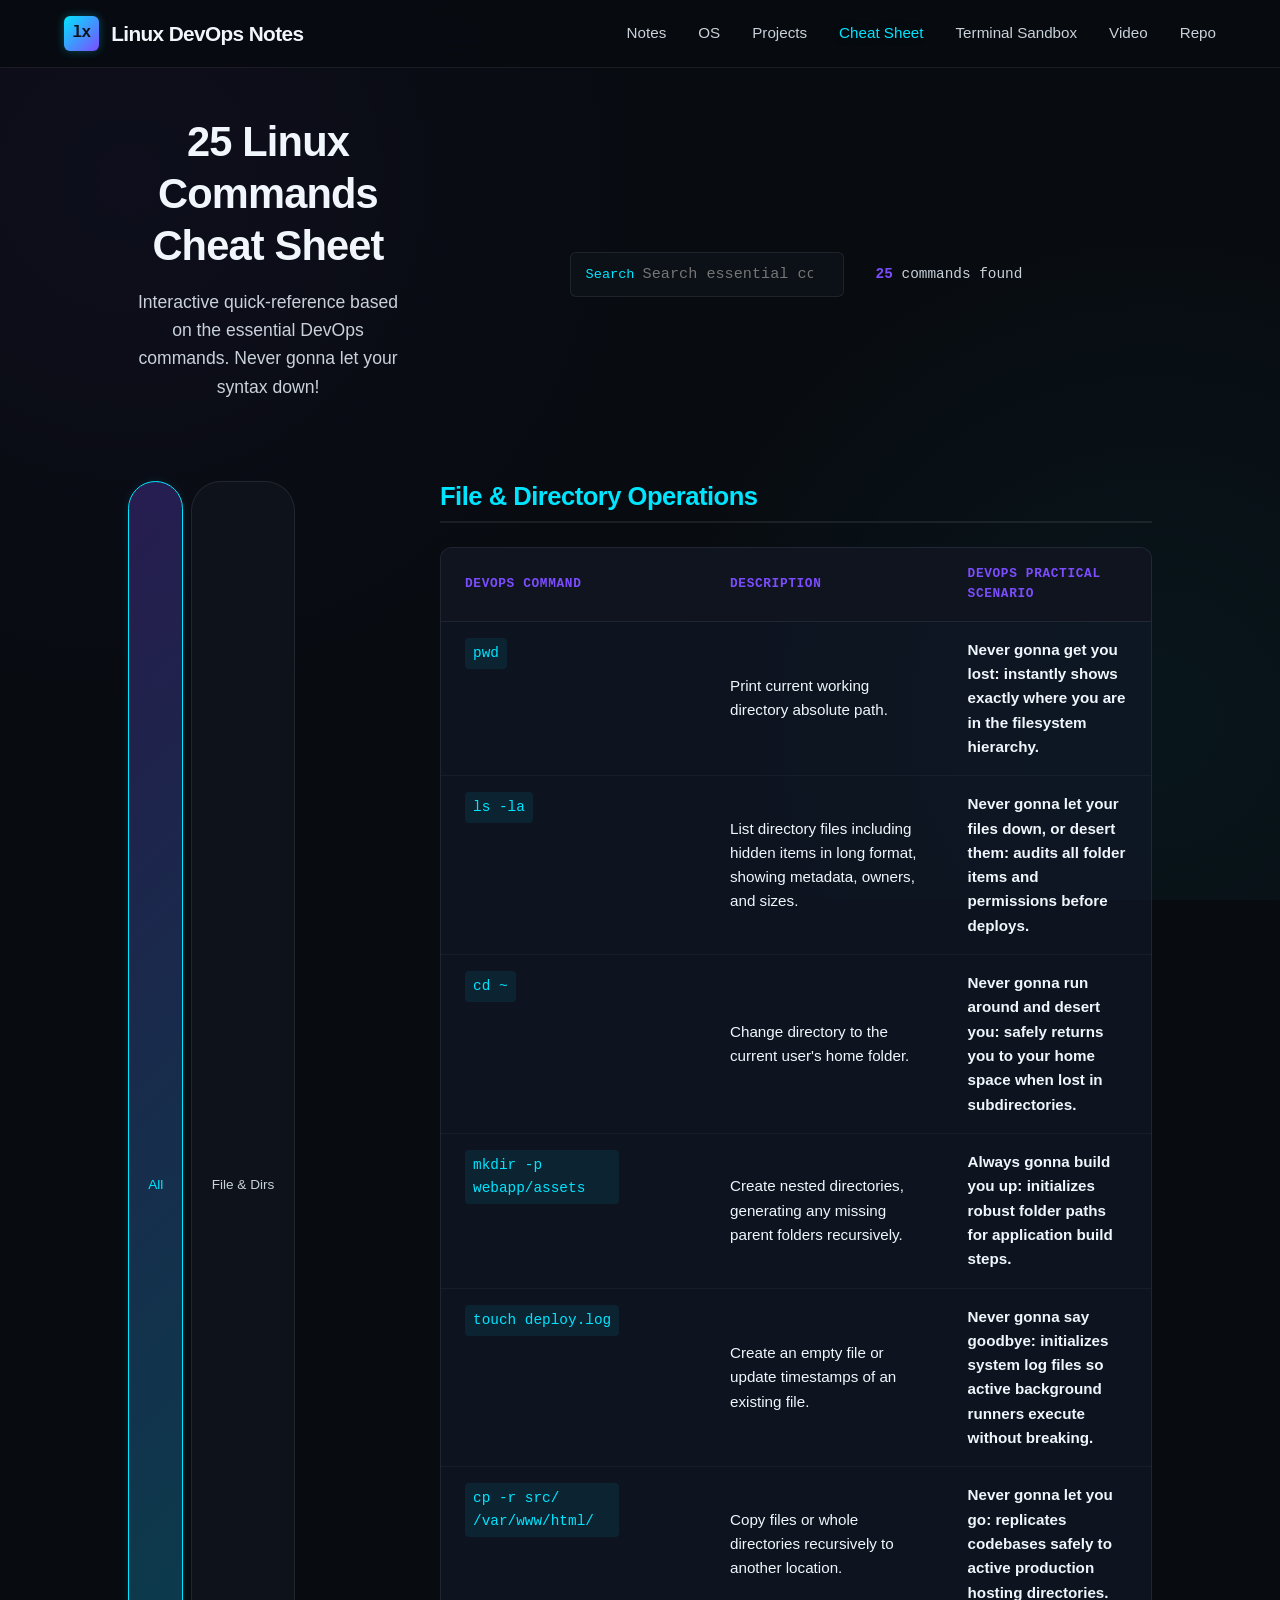
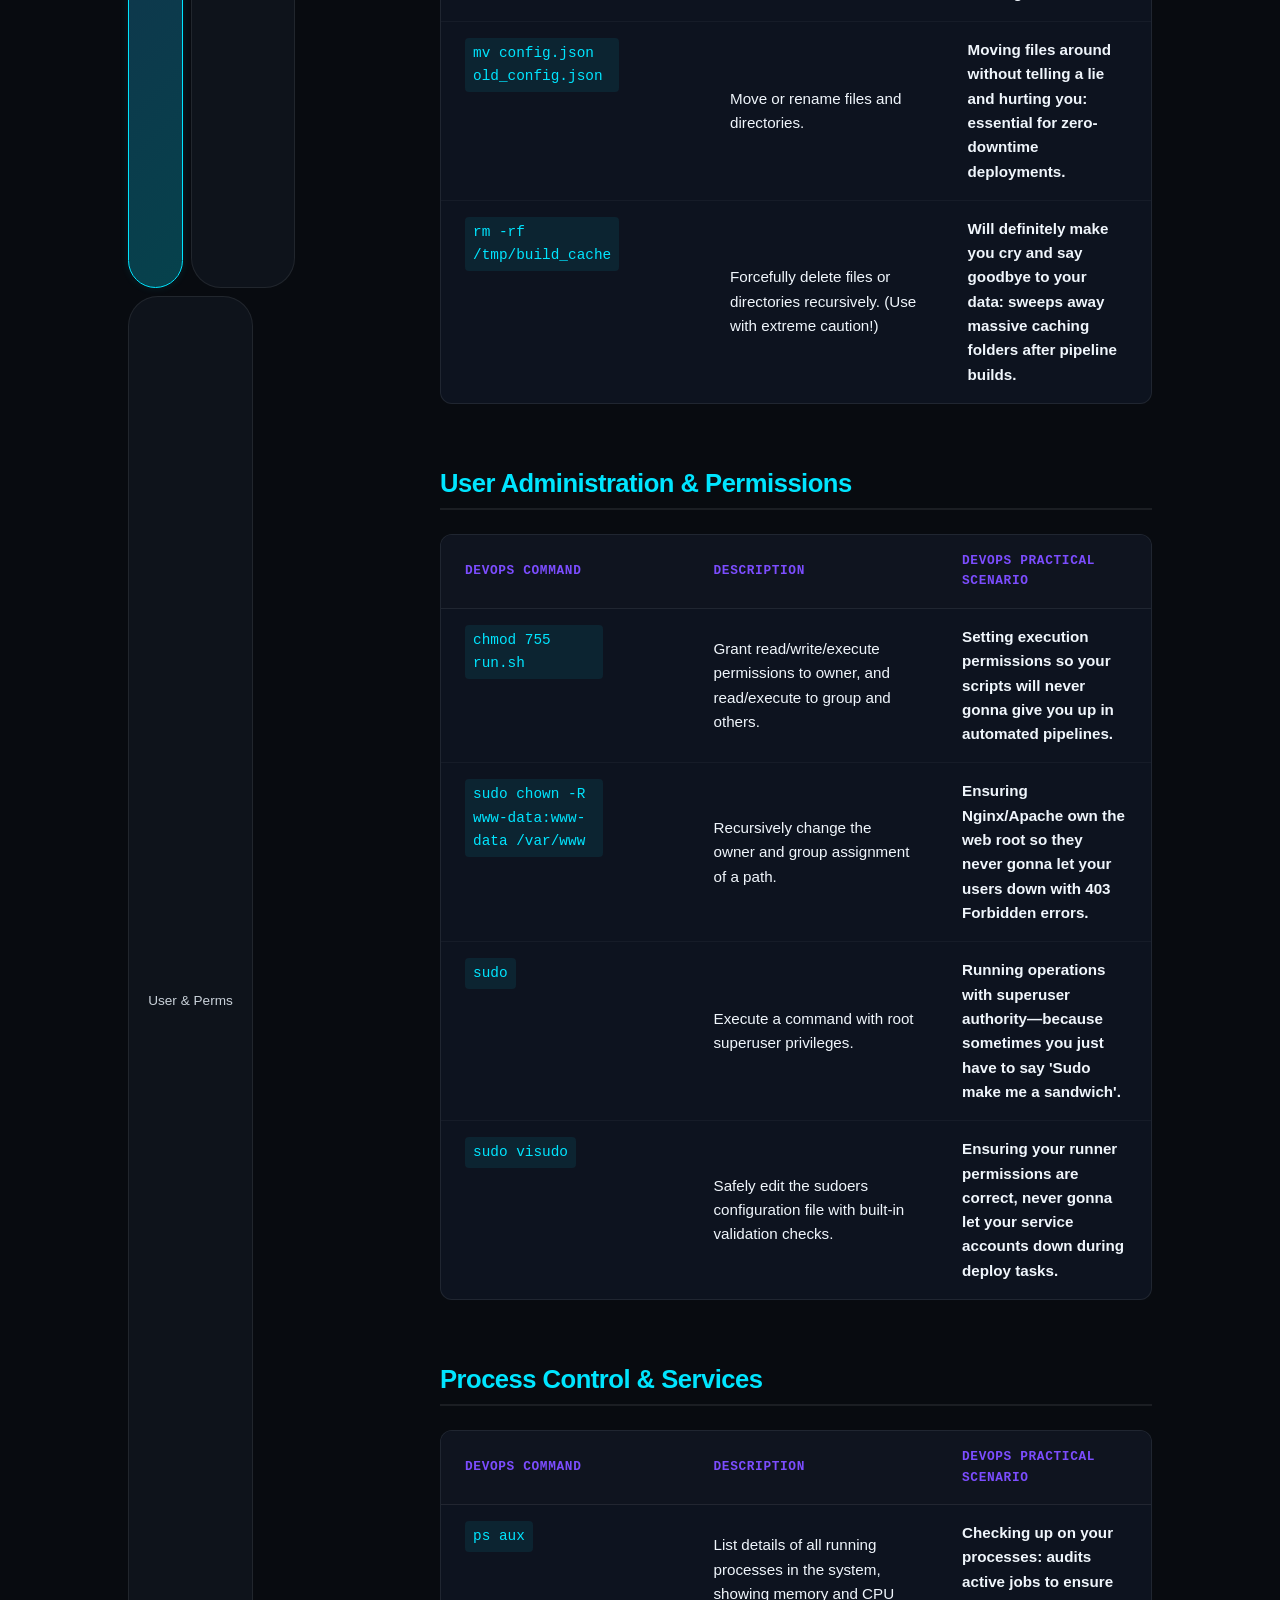
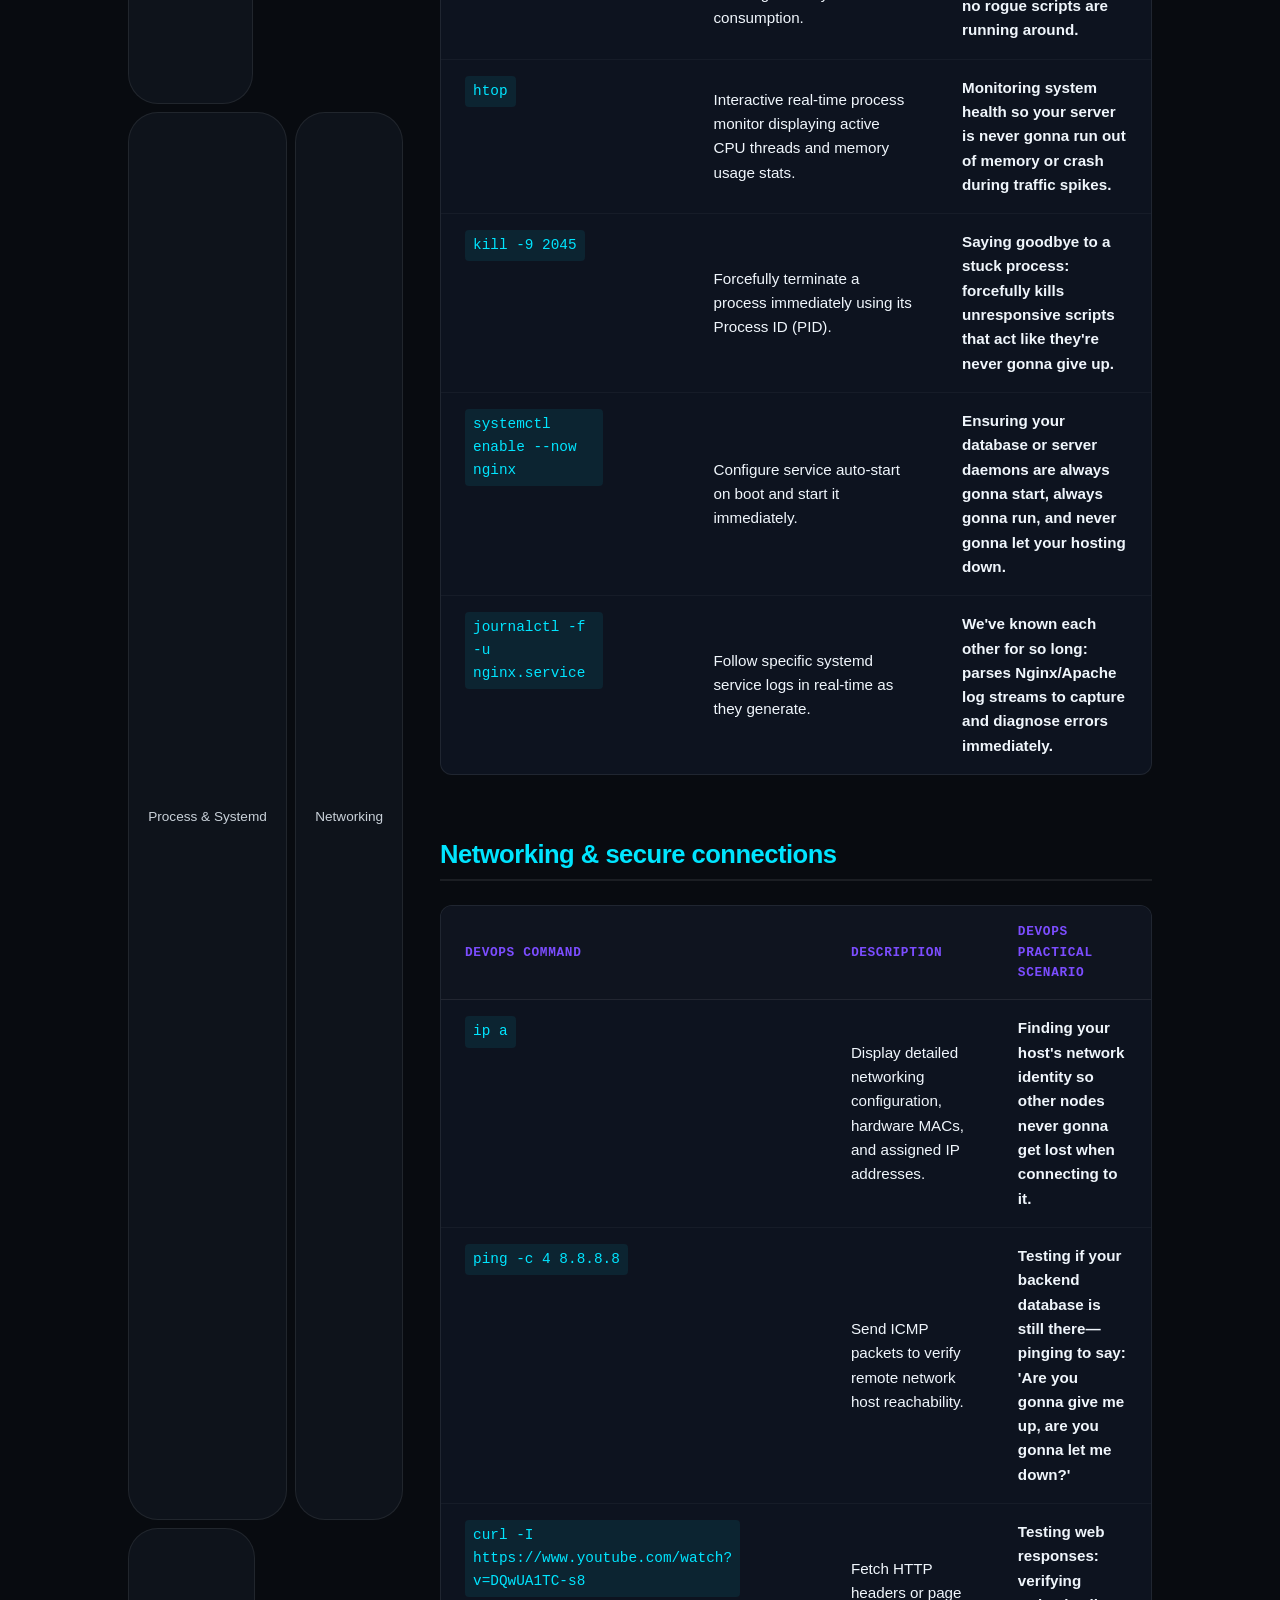
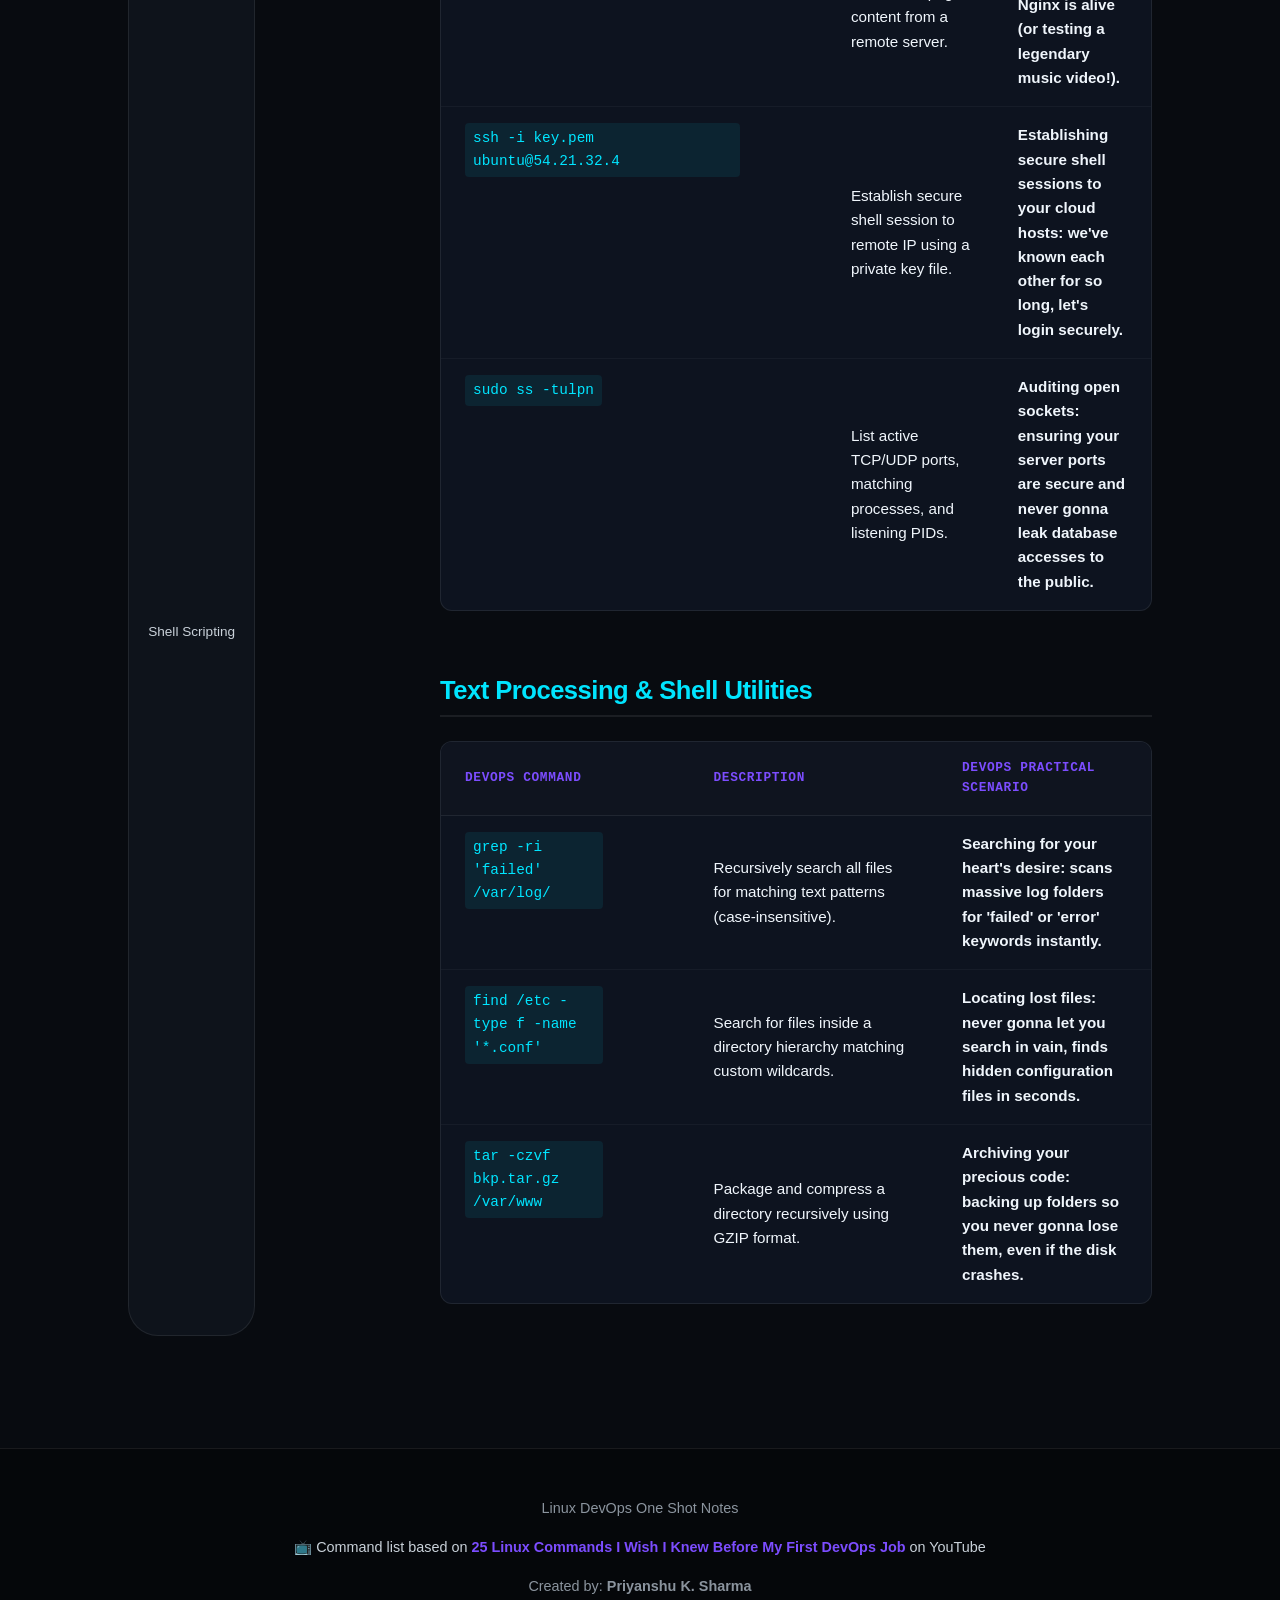
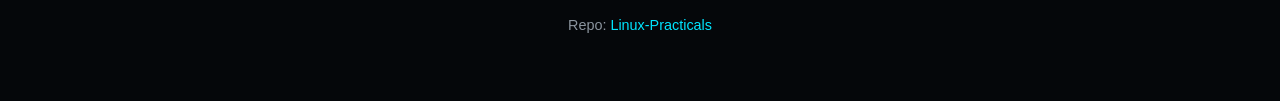
==== commit 69fb92a4: "feat: add OS link to navigation in multiple HTML pages" ====
--- a/cheat-sheet.html
+++ b/cheat-sheet.html
@@ -26,6 +26,7 @@
     </button>
     <nav class="site-nav" id="siteNav" aria-label="Primary navigation">
       <a href="index.html">Notes</a>
+      <a href="os.html">OS</a>
       <a href="projects.html">Projects</a>
       <a class="active" href="cheat-sheet.html">Cheat Sheet</a>
       <a href="terminal.html">Terminal Sandbox</a>
--- a/assets/css/site.css
+++ b/assets/css/site.css
@@ -475,6 +475,8 @@
 .note-card[data-track="process-management"] .card-track { color: var(--accent-orange); background: rgba(255, 145, 0, 0.1); }
 .note-card[data-track="scripting-basics"] .card-track { color: var(--accent-pink); background: rgba(255, 0, 127, 0.1); }
 .note-card[data-track="advanced-scripting"] .card-track { color: var(--accent-green); background: rgba(57, 255, 20, 0.1); }
+.note-card[data-track="shell-scripting"]::before { background: #f7768e; }
+.note-card[data-track="shell-scripting"] .card-track { color: #f7768e; background: rgba(247, 118, 142, 0.1); }
 
 .card-read-time {
   font-family: var(--font-mono);
@@ -567,6 +569,43 @@
   margin: 0 auto;
   padding: 2rem 5% 5rem;
   gap: 3rem;
+}
+
+/* Sidebar-style nav panel used by OS page */
+.nav-panel {
+  background: var(--bg-card);
+  border: 1px solid var(--border-color);
+  padding: 1rem;
+  border-radius: var(--radius-sm);
+  max-width: 260px;
+  margin: 0 0 1.25rem 0;
+}
+.nav-panel h3 {
+  margin-bottom: 0.5rem;
+  font-size: 1rem;
+  color: var(--accent-teal);
+}
+.nav-panel ul {
+  list-style: none;
+  padding-left: 0;
+  margin: 0;
+}
+.nav-panel li { margin: 0.4rem 0; }
+.nav-panel a {
+  color: var(--text-secondary);
+  text-decoration: none;
+  font-size: 0.95rem;
+}
+.nav-panel a:hover { color: var(--text-primary); }
+
+@media (min-width: 900px) {
+  .cheat-sheet-layout { display: grid; grid-template-columns: 280px 1fr; gap: 2rem; }
+  .cheat-sheet-layout .nav-panel { position: sticky; top: 6rem; height: fit-content; }
+}
+
+@media (max-width: 899px) {
+  .cheat-sheet-layout { display: block; }
+  .nav-panel { max-width: 100%; }
 }
 
 /* Sidebar Index */
@@ -796,9 +835,183 @@
 .terminal-content .c-comment  { color: #565f89; font-style: italic; }
 .terminal-content .c-command  { color: #7cfc00; font-weight: bold; }
 .terminal-content .c-keyword  { color: #bb9af7; }
+
+/* ==========================================================================
+   Responsive: Mobile & Tablet tweaks
+   ========================================================================== */
+
+@media (max-width: 900px) {
+  .site-header {
+    padding: 0.75rem 4%;
+  }
+
+  .nav-toggle {
+    display: inline-flex;
+    align-items: center;
+    justify-content: center;
+  }
+
+  .site-nav {
+    display: none;
+    gap: 1rem;
+  }
+
+  .site-nav.open {
+    display: flex;
+    position: absolute;
+    top: 100%;
+    right: 4%;
+    flex-direction: column;
+    background: rgba(8,11,16,0.95);
+    border: 1px solid var(--border-color);
+    padding: 0.75rem 0.75rem;
+    border-radius: 8px;
+    box-shadow: 0 8px 30px rgba(0,0,0,0.6);
+    z-index: 200;
+  }
+
+  .site-nav a {
+    padding: 0.5rem 0.75rem;
+    white-space: nowrap;
+  }
+
+  .hero {
+    padding: 3rem 5% 2rem;
+  }
+
+  .hero-copy {
+    display: grid;
+    grid-template-columns: 1fr;
+    column-gap: 0;
+  }
+
+  .hero-illustration {
+    grid-column: 1;
+    grid-row: auto;
+    margin-top: 1.25rem;
+    justify-content: flex-start;
+  }
+
+  .toolbar, .filter-bar {
+    padding-left: 5%;
+    padding-right: 5%;
+  }
+
+  .catalog {
+    padding: 0 5% 3rem;
+    grid-template-columns: repeat(auto-fill, minmax(260px, 1fr));
+    gap: 1.25rem;
+  }
+
+  .note-view-container {
+    grid-template-columns: 1fr;
+    padding: 1.5rem 4% 3rem;
+    gap: 1.5rem;
+  }
+
+  .note-sidebar {
+    position: relative;
+    top: auto;
+    max-height: none;
+    overflow: visible;
+    padding-right: 0;
+    border-right: none;
+    border-bottom: 1px solid var(--border-color);
+    margin-bottom: 1rem;
+  }
+}
+
+@media (max-width: 600px) {
+  .brand { font-size: 1.05rem; }
+  .hero h1 { font-size: 2rem; }
+  .hero-sub { font-size: 1rem; }
+  .hero-stats { gap: 1rem; flex-direction: column; padding-top: 1rem; }
+  .btn { padding: 0.6rem 1rem; font-size: 0.9rem; }
+  .catalog { grid-template-columns: 1fr; padding: 0 4% 3rem; }
+  .search-box input { padding: 0.6rem 1rem 0.6rem 3.5rem; }
+  .note-header h1 { font-size: 1.8rem; }
+  .site-footer { padding: 1.25rem 4%; font-size: 0.95rem; display: flex; flex-direction: column; gap: 0.5rem; }
+}
+
 .terminal-content .c-variable { color: #e0af68; }
 .terminal-content .c-string   { color: #9ece6a; }
 .terminal-content .c-prompt   { color: #00e5ff; font-weight: bold; user-select: none; }
+
+/* ── Inline Code-Block Terminal Cards (used inside note sections) ───────── */
+.code-card {
+  background: #05080c;
+  border: 1px solid var(--border-color);
+  border-radius: var(--radius-md);
+  margin: 1.25rem 0;
+  overflow: hidden;
+  box-shadow: 0 8px 28px rgba(0,0,0,0.45);
+  font-family: var(--font-mono);
+}
+.code-card-header {
+  background: #0c1017;
+  padding: 0.6rem 1rem;
+  display: flex;
+  align-items: center;
+  gap: 0.75rem;
+  border-bottom: 1px solid var(--border-color);
+}
+.code-card-dots {
+  display: flex;
+  gap: 0.32rem;
+  flex-shrink: 0;
+}
+.code-card-dot {
+  width: 10px;
+  height: 10px;
+  border-radius: 50%;
+}
+.code-card-dot:nth-child(1) { background: #ff5f56; }
+.code-card-dot:nth-child(2) { background: #ffbd2e; }
+.code-card-dot:nth-child(3) { background: #27c93f; }
+.code-card-label {
+  font-size: 0.78rem;
+  color: var(--text-muted);
+  flex: 1;
+  letter-spacing: 0.03em;
+}
+.code-card-copy {
+  background: transparent;
+  border: 1px solid var(--border-color);
+  color: var(--text-muted);
+  font-family: var(--font-mono);
+  font-size: 0.72rem;
+  padding: 0.2rem 0.5rem;
+  border-radius: 4px;
+  cursor: pointer;
+  transition: var(--transition-smooth);
+  flex-shrink: 0;
+}
+.code-card-copy:hover {
+  color: var(--accent-teal);
+  border-color: var(--accent-teal);
+}
+.code-card-body {
+  padding: 1.1rem 1.25rem;
+  overflow-x: auto;
+}
+.code-card-body pre {
+  margin: 0;
+  white-space: pre;
+  font-family: var(--font-mono);
+  font-size: 0.9rem;
+  line-height: 1.65;
+  color: #a9b1d6;
+}
+/* Syntax token colours inside code-cards */
+.code-card-body .c-comment  { color: #565f89; font-style: italic; }
+.code-card-body .c-command  { color: #7cfc00; font-weight: bold; }
+.code-card-body .c-keyword  { color: #bb9af7; }
+.code-card-body .c-variable { color: #e0af68; }
+.code-card-body .c-string   { color: #9ece6a; }
+.code-card-body .c-shebang  { color: #00e5ff; font-weight: bold; }
+.code-card-body .c-readonly { color: #f7768e; font-weight: bold; }
+.code-card-body .c-number   { color: #ff9e64; }
+
 
 /* Note Pagination */
 .note-pagination {
@@ -1050,48 +1263,95 @@
    Responsive Breakpoints
    ========================================================================== */
 
+/* ==========================================================================
+   Responsive — Tablet  ≤ 1024px
+   ========================================================================== */
 @media (max-width: 1024px) {
   .hero {
-    padding: 3rem 5% 4rem;
+    padding: 3rem 5% 3.5rem;
     text-align: center;
   }
   .hero-copy {
     display: flex;
     flex-direction: column;
     align-items: center;
-    gap: 1.5rem;
-  }
-  .eyebrow, .hero h1, .hero-sub, .hero-actions, .hero-stats, .hero-illustration {
-    grid-column: auto;
-    grid-row: auto;
+    gap: 1.25rem;
+  }
+  .hero h1 {
+    font-size: 2.6rem;
+  }
+  .hero-sub {
+    margin: 0 auto;
+    max-width: 560px;
+  }
+  .hero-actions {
+    justify-content: center;
+    flex-wrap: wrap;
   }
   .hero-stats {
     justify-content: center;
     width: 100%;
-  }
-  .hero-sub {
+    gap: 2rem;
+  }
+  .hero-illustration {
+    max-width: 300px;
     margin: 0 auto;
   }
-  .hero-illustration {
-    max-width: 320px;
-    margin: 0.5rem auto;
-  }
-  
+
+  .toolbar {
+    padding: 1.5rem 5% 1rem;
+  }
+  .filter-bar {
+    padding: 0.5rem 5% 1.5rem;
+  }
+  .catalog {
+    padding: 0 5% 4rem;
+    grid-template-columns: repeat(auto-fill, minmax(280px, 1fr));
+  }
+
   .note-view-container {
     grid-template-columns: 1fr;
     gap: 2rem;
+    padding: 2rem 5% 4rem;
   }
   .note-sidebar {
-    display: none; /* Hide sidebar index on tablets/mobile, can use index page for navigation */
-  }
-  .note-header h1 {
-    font-size: 2.2rem;
-  }
-}
-
+    display: none;
+  }
+  .note-header h1,
+  #noteTitle {
+    font-size: 2rem;
+  }
+
+  .cheat-sheet-layout {
+    padding: 2rem 5% 4rem;
+  }
+  .projects-layout {
+    padding: 2rem 5% 4rem;
+  }
+  .project-item {
+    padding: 1.5rem;
+  }
+  .project-details h2 {
+    font-size: 1.6rem;
+  }
+
+  .note-pagination {
+    flex-direction: column;
+    gap: 1rem;
+  }
+}
+
+/* ==========================================================================
+   Responsive — Mobile  ≤ 768px
+   ========================================================================== */
 @media (max-width: 768px) {
+  /* ── Header ── */
   .site-header {
-    padding: 1rem 1.5rem;
+    padding: 0.9rem 1.25rem;
+    position: sticky;
+  }
+  .brand > span:last-child {
+    font-size: 1.1rem;
   }
   .nav-toggle {
     display: block;
@@ -1101,79 +1361,271 @@
     top: 100%;
     left: 0;
     width: 100%;
-    background: #080b10;
+    background: rgba(8, 11, 16, 0.98);
+    backdrop-filter: blur(16px);
+    -webkit-backdrop-filter: blur(16px);
     flex-direction: column;
-    padding: 1.5rem 0;
-    gap: 1.25rem;
+    padding: 1.25rem 0 1.5rem;
+    gap: 0;
     border-bottom: 1px solid var(--border-color);
     transform: translateY(-10px);
     opacity: 0;
     pointer-events: none;
     transition: var(--transition-smooth);
   }
+  .site-nav a {
+    display: block;
+    padding: 0.75rem 1.5rem;
+    font-size: 1rem;
+    width: 100%;
+    border-bottom: 1px solid var(--border-color);
+  }
+  .site-nav a:last-child {
+    border-bottom: none;
+  }
   .site-nav.open {
     transform: translateY(0);
     opacity: 1;
     pointer-events: auto;
   }
-  
+
+  /* ── Hero ── */
+  .hero {
+    padding: 2.5rem 1.25rem 3rem;
+  }
   .hero h1 {
-    font-size: 2.6rem;
-  }
-  .eyebrow {
-    font-size: 0.95rem;
+    font-size: clamp(1.9rem, 7vw, 2.6rem);
+    letter-spacing: -0.03em;
+  }
+  .hero-sub {
+    font-size: 1rem;
+  }
+  .hero-actions {
+    flex-direction: column;
+    align-items: stretch;
+    gap: 0.75rem;
+  }
+  .hero-actions .btn {
+    width: 100%;
+    text-align: center;
+    justify-content: center;
   }
   .hero-stats {
     gap: 1.5rem;
+    flex-wrap: wrap;
+    justify-content: center;
   }
   .hero-stats strong {
     font-size: 1.8rem;
   }
   .hero-illustration {
-    max-width: 220px;
-  }
-  
+    max-width: 200px;
+  }
+  .eyebrow {
+    font-size: 0.85rem;
+  }
+
+  /* ── Toolbar / Search ── */
   .toolbar {
     flex-direction: column;
     align-items: stretch;
+    gap: 0.75rem;
+    padding: 1.25rem 1.25rem 0.5rem;
+  }
+  .search-box {
+    max-width: 100%;
+  }
+  .visible-count {
+    text-align: right;
+    font-size: 0.82rem;
+  }
+
+  /* ── Filter bar — horizontal scroll, no wrapping ── */
+  .filter-bar {
+    padding: 0.5rem 1.25rem 1.25rem;
+    flex-wrap: nowrap;
+    overflow-x: auto;
+    -webkit-overflow-scrolling: touch;
+    scrollbar-width: none;
+    gap: 0.4rem;
+  }
+  .filter-bar::-webkit-scrollbar {
+    display: none;
+  }
+  .filter-btn {
+    flex-shrink: 0;
+    font-size: 0.8rem;
+    padding: 0.4rem 0.9rem;
+    white-space: nowrap;
+  }
+
+  /* ── Catalog ── */
+  .catalog {
+    padding: 0 1.25rem 3.5rem;
+    grid-template-columns: 1fr;
     gap: 1rem;
-    padding: 1.5rem 1.5rem 0.5rem;
-  }
-  .filter-bar {
-    padding: 0.5rem 1.5rem 1.5rem;
-  }
-  .catalog {
-    padding: 0 1.5rem 4rem;
-    grid-template-columns: 1fr;
-  }
-  
+  }
+  .note-card {
+    padding: 1.5rem;
+  }
+  .note-card h3 {
+    font-size: 1.2rem;
+  }
+  .note-card p {
+    font-size: 0.9rem;
+    margin-bottom: 1.25rem;
+  }
+
+  /* ── Note Detail View ── */
   .note-view-container {
-    padding: 1.5rem 1.5rem 4rem;
+    padding: 1.5rem 1.25rem 3.5rem;
   }
   .note-header-meta {
     flex-direction: column;
     align-items: flex-start;
     gap: 0.5rem;
   }
-  
+  #noteTitle {
+    font-size: 1.65rem;
+  }
+  .content-section h2,
+  .concept-block h2 {
+    font-size: 1.25rem;
+  }
+  .concept-block p {
+    font-size: 0.92rem;
+  }
+
+  /* ── Code cards ── */
+  .code-card-body pre,
+  .terminal-content code {
+    font-size: 0.8rem;
+  }
+  .code-card-body {
+    padding: 0.85rem 0.9rem;
+  }
+
+  /* ── Cheat table — horizontal scroll ── */
+  .cheat-table-wrapper {
+    overflow-x: auto;
+    -webkit-overflow-scrolling: touch;
+  }
+  .cheat-table {
+    min-width: 520px;
+  }
+
+  /* ── Cheat Sheet layout ── */
   .cheat-sheet-layout {
-    padding: 2rem 1.5rem 4rem;
-  }
+    padding: 1.5rem 1.25rem 3.5rem;
+  }
+  .filter-bar.cheat-filter {
+    padding: 0.5rem 1.25rem 1rem;
+  }
+
+  /* ── Projects ── */
   .projects-layout {
-    padding: 2rem 1.5rem 4rem;
+    padding: 1.5rem 1.25rem 3.5rem;
   }
   .project-item {
-    padding: 1.5rem;
+    padding: 1.25rem;
+    flex-direction: column;
+    gap: 1rem;
   }
   .project-details h2 {
-    font-size: 1.6rem;
-  }
-  
+    font-size: 1.35rem;
+  }
+
+  /* ── Pagination ── */
   .note-pagination {
     flex-direction: column;
-    gap: 1rem;
-  }
-}
+    gap: 0.75rem;
+    margin-top: 3rem;
+  }
+  .pag-btn {
+    padding: 1rem;
+  }
+
+  /* ── Footer ── */
+  .site-footer {
+    flex-direction: column;
+    text-align: center;
+    gap: 0.5rem;
+    padding: 1.5rem 1.25rem;
+  }
+
+  /* Notes page: prevent horizontal overflow and wrap long code lines/images */
+  .note-view-container {
+    padding-left: 1rem;
+    padding-right: 1rem;
+    box-sizing: border-box;
+    overflow-x: hidden;
+  }
+  .note-content-wrapper {
+    max-width: 100%;
+    width: 100%;
+  }
+  .note-sidebar {
+    display: none; /* ensure sidebar hidden on small screens */
+  }
+  /* Allow code blocks to wrap on small devices to avoid page stretching */
+  .code-card-body pre,
+  .terminal-content pre {
+    white-space: pre-wrap;
+    word-break: break-word;
+    overflow-wrap: anywhere;
+  }
+  /* Constrain images inside notes */
+  .note-content-wrapper img,
+  .hero-illustration img {
+    max-width: 100%;
+    height: auto;
+    display: block;
+  }
+}
+
+/* ==========================================================================
+   Responsive — Small phones  ≤ 480px
+   ========================================================================== */
+@media (max-width: 480px) {
+  .hero h1 {
+    font-size: clamp(1.6rem, 8vw, 2rem);
+  }
+  .hero-stats {
+    gap: 1.25rem;
+  }
+  .hero-stats strong {
+    font-size: 1.5rem;
+  }
+
+  .note-card h3 {
+    font-size: 1.1rem;
+  }
+  .note-card {
+    padding: 1.25rem;
+  }
+
+  #noteTitle {
+    font-size: 1.4rem;
+  }
+  .concept-block h2 {
+    font-size: 1.1rem;
+  }
+
+  .code-card-body pre,
+  .terminal-content code {
+    font-size: 0.73rem;
+  }
+
+  .btn {
+    padding: 0.7rem 1.25rem;
+    font-size: 0.88rem;
+  }
+
+  .breadcrumbs {
+    font-size: 0.82rem;
+  }
+}
+
 
 /* ==========================================================================
    Terminal Playground Styles
@@ -1202,23 +1654,10 @@
 }
 
 .playground-grid {
-  display: grid;
-  grid-template-columns: 1.2fr 0.8fr;
+  display: flex;
+  flex-direction: column;
   gap: 2.5rem;
-  align-items: start;
-  transition: grid-template-columns 0.3s ease;
-}
-
-.playground-grid.maximized {
-  grid-template-columns: 1fr;
-}
-
-.playground-grid.maximized .control-column {
-  display: none;
-}
-
-.playground-grid.maximized .terminal-output {
-  height: 580px;
+  transition: var(--transition-smooth);
 }
 
 /* Left Column: Terminal */
@@ -1244,15 +1683,29 @@
 .terminal-header {
   background: #0d121a;
   border-bottom: 1px solid var(--border-color);
-  padding: 0.75rem 1.25rem;
-  display: flex;
-  align-items: center;
-  position: relative;
+  padding: 0.65rem 1.25rem;
+  display: flex;
+  align-items: center;
+  justify-content: space-between;
+  gap: 1.5rem;
+}
+
+.terminal-header-left {
+  display: flex;
+  align-items: center;
+  gap: 1.25rem;
+}
+
+.terminal-header-right {
+  display: flex;
+  align-items: center;
+  gap: 1rem;
 }
 
 .terminal-dots {
   display: flex;
   gap: 0.5rem;
+  flex-shrink: 0;
 }
 .terminal-dots .dot {
   width: 12px;
@@ -1267,34 +1720,35 @@
 .terminal-title {
   font-family: var(--font-mono);
   font-size: 0.85rem;
-  color: var(--text-muted);
-  position: absolute;
-  left: 50%;
-  transform: translateX(-50%);
+  color: var(--text-secondary);
   white-space: nowrap;
+  letter-spacing: -0.01em;
 }
 
 .terminal-maximize-btn {
-  margin-left: auto;
-  margin-right: 0.75rem;
-  background: transparent;
-  border: none;
+  background: rgba(255, 255, 255, 0.02);
+  border: 1px solid var(--border-color);
   color: var(--text-muted);
   cursor: pointer;
-  padding: 0.25rem;
+  padding: 0.35rem;
   display: flex;
   align-items: center;
   justify-content: center;
-  border-radius: var(--radius-sm);
+  border-radius: 6px;
   transition: var(--transition-smooth);
 }
 .terminal-maximize-btn:hover {
   color: var(--accent-teal);
-  background: rgba(0, 229, 255, 0.05);
+  border-color: var(--accent-teal);
+  background: rgba(0, 229, 255, 0.08);
+  box-shadow: 0 0 10px var(--accent-teal-glow);
 }
 .terminal-maximize-btn svg {
-  width: 15px;
-  height: 15px;
+  width: 14px;
+  height: 14px;
+  stroke-width: 2px !important;
+  stroke: currentColor;
+  display: block;
   transition: transform 0.3s ease;
 }
 .terminal-maximize-btn.active svg {
@@ -1364,15 +1818,11 @@
   padding: 0 !important;
   margin: 0 !important;
   flex: 1;
+  caret-color: var(--accent-teal); /* Beautiful neon-cyan native blinking caret right next to characters! */
 }
 
 .terminal-caret {
-  width: 8px;
-  height: 15px;
-  background: var(--accent-teal);
-  display: inline-block;
-  animation: terminal-blink 1s step-end infinite;
-  margin-left: -2px;
+  display: none !important; /* Hide the far-right static block cursor */
 }
 
 @keyframes terminal-blink {
@@ -1671,3 +2121,283 @@
   }
 }
 
+/* ==========================================================================
+   Fullscreen Terminal Layout & Translucent Slide Drawer Styles
+   ========================================================================== */
+
+/* Remove body scrollbars and hide footer when terminal is maximized */
+body.terminal-maximized-active {
+  overflow: hidden !important;
+  height: 100vh;
+}
+
+body.terminal-maximized-active .site-footer {
+  display: none !important;
+}
+
+/* maximized layout for the terminal window */
+.terminal-window.maximized {
+  position: fixed;
+  top: 65px; /* exactly below the site-header */
+  left: 0;
+  width: 100vw;
+  height: calc(100vh - 65px);
+  z-index: 1000;
+  border-radius: 0;
+  border: none;
+  box-shadow: none;
+  display: flex;
+  flex-direction: column;
+  background: rgba(8, 12, 16, 0.98);
+}
+
+/* Centering containers inside standard elements */
+.terminal-header-container {
+  width: 100%;
+  display: flex;
+  justify-content: space-between;
+  align-items: center;
+  transition: var(--transition-smooth);
+}
+
+.terminal-input-container {
+  width: 100%;
+  display: flex;
+  align-items: center;
+  gap: 0.5rem;
+  transition: var(--transition-smooth);
+}
+
+/* Expand maximized content edge-to-edge for a true fullscreen shell experience */
+.terminal-window.maximized .terminal-header-container,
+.terminal-window.maximized .terminal-output,
+.terminal-window.maximized .terminal-input-container {
+  max-width: none !important; /* Remove centered box limitations completely! */
+  width: 100%;
+  padding-left: 3rem;
+  padding-right: 3rem;
+}
+
+.terminal-window.maximized .terminal-header {
+  flex-shrink: 0;
+  border-radius: 0;
+  padding: 0.85rem 0; /* vertical padding only, horizontal alignment is handled by contained container */
+  background: rgba(13, 18, 26, 0.99);
+}
+
+.terminal-window.maximized .terminal-output {
+  flex: 1;
+  height: 100% !important;
+  max-height: none !important;
+  padding-top: 2rem;
+  padding-bottom: 2rem;
+  overflow-y: auto;
+  scrollbar-gutter: stable;
+}
+
+.terminal-window.maximized .terminal-input-row {
+  flex-shrink: 0;
+  padding: 0.5rem 0 2rem;
+  background: transparent;
+}
+
+/* Elegant HUD stats panel in the terminal header */
+.header-stats-panel {
+  display: flex;
+  gap: 1rem;
+  align-items: center;
+  font-family: var(--font-mono);
+  font-size: 0.8rem;
+  color: var(--text-muted);
+}
+
+.header-stats-panel div {
+  display: flex;
+  align-items: center;
+  gap: 0.35rem;
+  background: rgba(255, 255, 255, 0.03);
+  padding: 0.2rem 0.5rem;
+  border: 1px solid var(--border-color);
+  border-radius: 4px;
+  transition: var(--transition-smooth);
+}
+
+.header-stats-panel div:hover {
+  border-color: var(--accent-teal-glow);
+  background: rgba(0, 229, 255, 0.02);
+  color: var(--text-primary);
+}
+
+.header-stats-panel strong {
+  color: var(--accent-teal);
+  font-weight: 700;
+  text-shadow: 0 0 8px var(--accent-teal-glow);
+}
+
+.header-stats-panel span {
+  font-size: 0.7rem;
+  text-transform: uppercase;
+  color: var(--text-muted);
+  letter-spacing: 0.05em;
+}
+
+/* Toggling Control-Column into a fixed slide drawer when maximized */
+body.terminal-maximized-active .control-column {
+  position: fixed;
+  right: 0;
+  top: 65px;
+  bottom: 0;
+  width: 420px;
+  max-width: 90vw;
+  background: rgba(10, 14, 20, 0.95);
+  border-radius: 0;
+  border: none;
+  border-left: 1px solid var(--border-color);
+  z-index: 1002;
+  transform: translateX(100%);
+  transition: transform 0.4s cubic-bezier(0.16, 1, 0.3, 1);
+  display: flex;
+  flex-direction: column;
+  box-shadow: -10px 0 30px rgba(0, 0, 0, 0.5);
+  backdrop-filter: blur(25px);
+  -webkit-backdrop-filter: blur(25px);
+}
+
+body.terminal-maximized-active .control-column.drawer-open {
+  transform: translateX(0);
+}
+
+body.terminal-maximized-active .control-column .tab-panel {
+  display: none; /* keep hidden by default in drawer mode */
+  overflow-y: auto;
+  padding: 1.5rem;
+}
+
+body.terminal-maximized-active .control-column .tab-panel.active {
+  display: flex;
+  flex-direction: column;
+  flex: 1;
+}
+
+body.terminal-maximized-active .control-column .challenges-list,
+body.terminal-maximized-active .control-column .vfs-list {
+  max-height: none !important;
+}
+
+/* Show drawer close header when maximized */
+.drawer-header-close {
+  display: none; /* hidden in default 2-column view */
+}
+
+body.terminal-maximized-active .drawer-header-close {
+  display: flex;
+  justify-content: space-between;
+  align-items: center;
+  padding: 1.25rem 1.5rem;
+  background: #0d121a;
+  border-bottom: 1px solid var(--border-color);
+}
+
+.drawer-title-label {
+  font-size: 1.1rem;
+  font-weight: 700;
+  color: var(--text-primary);
+}
+
+.drawer-close-btn {
+  background: transparent;
+  border: 1px solid var(--border-color);
+  color: var(--text-muted);
+  font-size: 0.85rem;
+  width: 1.8rem;
+  height: 1.8rem;
+  border-radius: 50%;
+  display: flex;
+  align-items: center;
+  justify-content: center;
+  cursor: pointer;
+  transition: var(--transition-smooth);
+}
+
+.drawer-close-btn:hover {
+  color: var(--accent-pink);
+  border-color: rgba(255, 0, 127, 0.3);
+  background: rgba(255, 0, 127, 0.05);
+}
+
+/* Floating Action Button (FAB) drawer trigger */
+.drawer-toggle-fab {
+  position: fixed;
+  right: 2rem;
+  bottom: 2.5rem;
+  width: 3.5rem;
+  height: 3.5rem;
+  border-radius: 50%;
+  z-index: 1001;
+  background: linear-gradient(135deg, var(--accent-teal), var(--accent-teal-dark));
+  border: 1px solid var(--accent-teal);
+  box-shadow: 0 0 20px rgba(0, 229, 255, 0.35);
+  color: var(--text-inverse);
+  font-size: 1.5rem;
+  display: none; /* hidden by default in normal split layout */
+  align-items: center;
+  justify-content: center;
+  cursor: pointer;
+  transition: all 0.3s cubic-bezier(0.25, 0.8, 0.25, 1);
+  outline: none;
+}
+
+.drawer-toggle-fab:hover {
+  transform: scale(1.1) rotate(15deg);
+  box-shadow: 0 0 30px rgba(0, 229, 255, 0.55);
+}
+
+.drawer-toggle-fab:active {
+  transform: scale(0.95);
+}
+
+/* Maximized Header Tab hiding logic */
+.terminal-window.maximized .terminal-tab {
+  display: none;
+}
+
+/* Scale terminal text size in fullscreen maximized mode for supreme desktop legibility */
+.terminal-window.maximized .terminal-output,
+.terminal-window.maximized .terminal-input-row,
+.terminal-window.maximized .terminal-input {
+  font-size: 1.05rem !important;
+}
+
+/* Responsive adjustments */
+@media (max-width: 1024px) {
+  .playground-layout {
+    padding: 2rem 5% 4rem;
+  }
+  .playground-grid {
+    grid-template-columns: 1fr;
+    gap: 2rem;
+  }
+  .challenges-list, .vfs-list {
+    max-height: none;
+  }
+}
+
+@media (max-width: 768px) {
+  .header-stats-panel {
+    display: none;
+  }
+  body.terminal-maximized-active .control-column {
+    width: 100vw;
+  }
+  .terminal-window.maximized .terminal-output {
+    padding: 1.25rem;
+  }
+  .terminal-window.maximized .terminal-input-row {
+    padding: 0.5rem 1.25rem 1.5rem;
+  }
+  .drawer-toggle-fab {
+    right: 1.25rem;
+    bottom: 1.75rem;
+  }
+}
+
